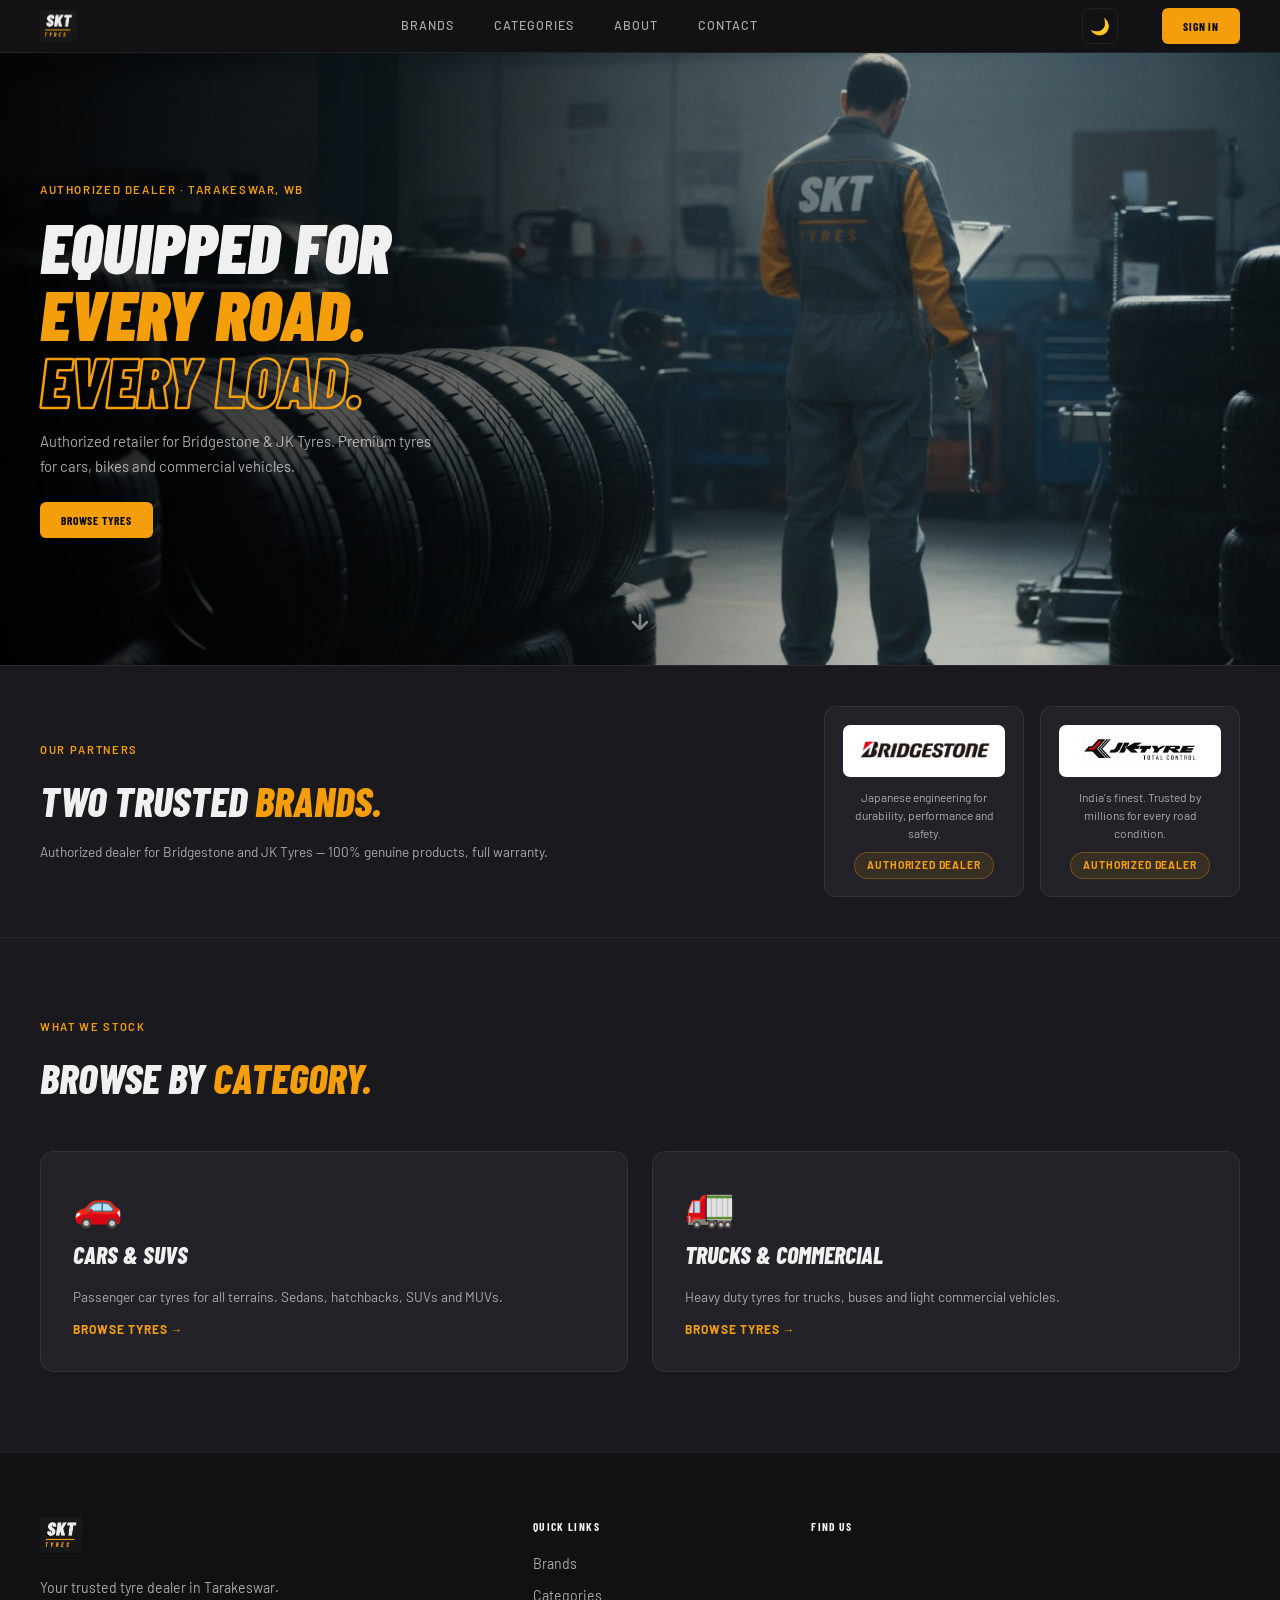
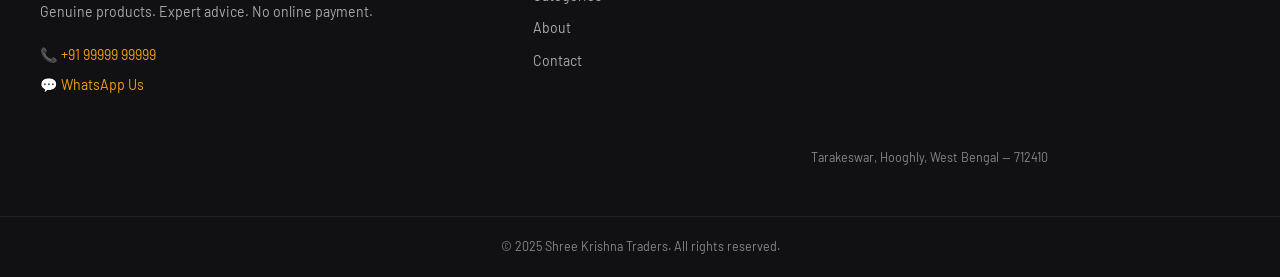
==== index.html @ f6197119 "fixed light mode text and mobile hamburger" ====
<!DOCTYPE html>
<html lang="en">
  <head>
    <meta charset="UTF-8">
    <meta name="viewport" content="width=device-width, initial-scale=1.0">
    <title>SKT Tyres — Shree Krishna Traders</title>
    <link rel="icon" href="images/SKT_logo.png">
    <link rel="stylesheet" href="style.css">
    <link rel="preconnect" href="https://fonts.googleapis.com">
    <link rel="preconnect" href="https://fonts.gstatic.com" crossorigin>
    <link href="https://fonts.googleapis.com/css2?family=Barlow+Condensed:ital,wght@0,700;0,800;0,900;1,800&family=Barlow:wght@400;500;600&display=swap" rel="stylesheet">
  </head>

  <body>
    <div class="page-wrapper">

      <!-- NAVBAR -->
      <header class="navbar">
        <div class="container">
          <a href="index.html" class="navbar__logo">
            <img src="images/SKT_logo.png" alt="SKT Tyres">
          </a>
          <nav class="navbar__links">
            <a href="#brands">Brands</a>
            <a href="#categories">Categories</a>
            <a href="#about">About</a>
            <a href="#contact">Contact</a>
          </nav>
          <button class="theme-toggle" id="themeToggle">🌙</button>
          <a href="#" class="btn btn--primary">Sign In</a>
            <button class="hamburger" id="hamburger">
            <span></span>
            <span></span>
            <span></span>
          </button>
        </div>
      </header>

      <!-- HERO SECTION -->
      <section class="hero">
        <div class="hero__overlay"></div>
        <div class="container">
          <div class="hero__content">
            <p class="hero__badge">Authorized Dealer · Tarakeswar, WB</p>
            <h1 class="hero__title">
              <span class="hero__title--white">Equipped For</span>
              <span class="hero__title--amber">Every Road.</span>
              <span class="hero__title--outline">Every Load.</span>
            </h1>
            <p class="hero__subtitle">Authorized retailer for Bridgestone & JK Tyres. Premium tyres for cars, bikes and commercial vehicles.</p>
            <a href="#categories" class="btn btn--primary">Browse Tyres</a>
          </div>
        </div>
        <div class="hero__scroll">
          <svg width="24" height="24" viewBox="0 0 24 24" fill="none" stroke="currentColor" stroke-width="2.5" stroke-linecap="round" stroke-linejoin="round">
            <path d="M12 5v14M5 12l7 7 7-7"/>
          </svg>
        </div>
      </section>

      <!-- BRANDS SECTION -->
      <section id="brands" class="brands">
        <div class="container">
          <div class="brands__header">
            <p class="section__label">Our Partners</p>
            <h2 class="section__title">Two Trusted <span class="accent">Brands.</span></h2>
            <p class="section__sub">Authorized dealer for Bridgestone and JK Tyres — 100% genuine products, full warranty.</p>
          </div>
          <div class="brands__cards">
            <a href="https://www.bridgestone.co.in/" target="_blank" class="brand-card">
              <div class="brand-card__logo-wrap">
                <img src="images/bridgstone-logo.png" alt="Bridgestone">
              </div>
              <p class="brand-card__desc">Japanese engineering for durability, performance and safety.</p>
              <span class="brand-card__tag">Authorized Dealer</span>
            </a>
            <a href="https://www.jktyre.com" target="_blank" class="brand-card">
              <div class="brand-card__logo-wrap">
                <img src="images/jk-tyre-logo.png" alt="JK Tyre">
              </div>
              <p class="brand-card__desc">India's finest. Trusted by millions for every road condition.</p>
              <span class="brand-card__tag">Authorized Dealer</span>
            </a>
          </div>
        </div>
      </section>

      <!-- CATEGORIES SECTION -->
<section id="categories" class="categories">
  <div class="container">

    <div class="categories__header">
      <p class="section__label">What We Stock</p>
      <h2 class="section__title">Browse by <span class="accent">Category.</span></h2>
    </div>

    <div class="categories__cards">

      <a href="listing.html?cat=cars" class="cat-card">
        <div class="cat-card__icon">🚗</div>
        <h3 class="cat-card__title">Cars & SUVs</h3>
        <p class="cat-card__desc">Passenger car tyres for all terrains. Sedans, hatchbacks, SUVs and MUVs.</p>
        <span class="cat-card__cta">Browse Tyres →</span>
      </a>

      <a href="listing.html?cat=trucks" class="cat-card">
        <div class="cat-card__icon">🚛</div>
        <h3 class="cat-card__title">Trucks & Commercial</h3>
        <p class="cat-card__desc">Heavy duty tyres for trucks, buses and light commercial vehicles.</p>
        <span class="cat-card__cta">Browse Tyres →</span>
      </a>

    </div>

  </div>
</section>

      <!-- FOOTER -->
      <footer class="footer" id="contact">
        <div class="container footer__inner">

          <div class="footer__brand">
            <img src="images/SKT_logo.png" alt="SKT Tyres" height="36">
            <p class="footer__tagline">Your trusted tyre dealer in Tarakeswar.<br>Genuine products. Expert advice. No online payment.</p>
            <div class="footer__contact">
              <a href="tel:+919999999999">📞 +91 99999 99999</a>
              <a href="https://wa.me/919999999999" target="_blank">💬 WhatsApp Us</a>
            </div>
          </div>

          <div class="footer__links">
            <p class="footer__heading">Quick Links</p>
            <a href="#brands">Brands</a>
            <a href="#categories">Categories</a>
            <a href="#about">About</a>
            <a href="#contact">Contact</a>
          </div>

          <div class="footer__map">
            <p class="footer__heading">Find Us</p>
            <iframe
              src="https://www.google.com/maps/embed?pb=!1m14!1m8!1m3!1d774.9463098604812!2d88.01076324618157!3d22.8821894700311!3m2!1i1024!2i768!4f13.1!3m3!1m2!1s0x39f86fb4eb3c1081%3A0x3c2cd82b91d6679c!2sSKT%20tyres.!5e0!3m2!1sen!2sus!4v1774697878118!5m2!1sen!2sus"  style="border:0;" allowfullscreen="" loading="lazy" referrerpolicy="no-referrer-when-downgrade"
              width="100%" height="180"
              style="border:0; border-radius:10px;"
              allowfullscreen="" loading="lazy">
            </iframe>
            <p class="footer__address">Tarakeswar, Hooghly, West Bengal — 712410</p>
          </div>

        </div>
        <div class="footer__bottom">
          <div class="container">
            <p>© 2025 Shree Krishna Traders. All rights reserved.</p>
          </div>
        </div>
      </footer>

    </div><!-- end page-wrapper -->

    <script src="script.js"></script>
  </body>
</html>
---- style.css ----
/* ================================
   SKT TYRES — V5
   style.css
   ================================ */

/* RESET */
*, *::before, *::after {
  box-sizing: border-box;
  margin: 0;
  padding: 0;
}

/* VARIABLES */
:root {
  --color-bg:      #1a1a1e;
  --color-bg-2:    #222228;
  --color-amber:   #f59e0b;
  --color-white:   #f0f0f0;
  --color-gray:    #888888;
  --color-gray-lt: #aaaaaa;
  --color-border:  rgba(255, 255, 255, 0.07);

  --font-display: 'Barlow Condensed', sans-serif;
  --font-body:    'Barlow', sans-serif;
}

/* BASE */
html {
  scroll-behavior: smooth;
  background: var(--color-bg);
}

body {
  background-color: var(--color-bg);
  color: var(--color-white);
  font-family: var(--font-body);
  font-size: 16px;
  line-height: 1.6;
  overflow-x: hidden;
  min-height: 100vh;
}

body.light-mode {
  --color-bg:      #f0f0eb;
  --color-bg-2:    #e2e2dc;
  --color-white:   #111111;
  --color-gray:    #444444;
  --color-gray-lt: #333333;
  --color-border:  rgba(0, 0, 0, 0.1);
}

body.light-mode .navbar {
  background: rgba(240, 240, 235, 0.85);
  backdrop-filter: blur(20px);
  border-bottom: 1px solid rgba(0, 0, 0, 0.1);
}

body.light-mode .navbar__links a {
  color: #111111;
}

body.light-mode .navbar__links a:hover {
  color: var(--color-amber);
}

body.light-mode .theme-toggle {
  color: #111111;
  border-color: rgba(0, 0, 0, 0.15);
}

body.light-mode .brand-card,
body.light-mode .cat-card {
  background: rgba(255, 255, 255, 0.7);
  backdrop-filter: blur(12px);
  border: 1px solid rgba(0, 0, 0, 0.08);
}

body.light-mode .footer {
  background-color: #ddddd8;
}

body.light-mode .tyre-card {
  background: rgba(255, 255, 255, 0.7);
  border: 1px solid rgba(0, 0, 0, 0.08);
}

body.light-mode .hero__title--white {
  color: #f0f0f0;
}

body.light-mode .hero__subtitle {
  color: rgba(240, 240, 240, 0.85);
}

body.light-mode .hero__badge {
  color: var(--color-amber);
}

body.light-mode .navbar__links.open {
  background: rgba(240, 240, 235, 0.97);
}

body.light-mode .navbar__links a {
  color: #111111;
}

.theme-toggle {
  background: none;
  border: 1px solid var(--color-border);
  color: var(--color-white);
  font-size: 1rem;
  width: 36px;
  height: 36px;
  border-radius: 8px;
  cursor: pointer;
  display: flex;
  align-items: center;
  justify-content: center;
  transition: border-color 0.2s ease;
  flex-shrink: 0;
  margin-left: auto;
  margin-right: 0.75rem;
}

.theme-toggle:hover {
  border-color: var(--color-amber);
}

/* PAGE WRAPPER — caps total width */
.page-wrapper {
  max-width: 1440px;
  margin: 0 auto;
  overflow: hidden;
}

/* CONTAINER — inner content width + padding */
.container {
  max-width: 1280px;
  margin: 0 auto;
  padding: 0 2.5rem;
}

/* SHARED ACCENT */
.accent {
  color: var(--color-amber);
}

/* HAMBURGER - Menue */
.hamburger {
  display: none;
  flex-direction: column;
  gap: 5px;
  background: none;
  border: none;
  cursor: pointer;
  padding: 4px;
}

.hamburger span {
  display: block;
  width: 22px;
  height: 2px;
  background: var(--color-white);
  border-radius: 2px;
  transition: all 0.3s ease;
}

@media (max-width: 768px) {
  .hamburger {
    display: flex;
  }

  .navbar__links {
    display: none;
    position: absolute;
    top: 52px;
    left: 0;
    right: 0;
    background: rgba(18, 18, 20, 0.97);
    flex-direction: column;
    padding: 1.5rem 2.5rem;
    gap: 1.25rem;
    border-bottom: 1px solid var(--color-border);
  }

  .navbar__links.open {
    display: flex;
  }
}

/* ================================
   BUTTONS
   ================================ */
.btn {
  font-family: var(--font-display);
  font-weight: 700;
  font-size: 0.72rem;
  letter-spacing: 0.08em;
  text-transform: uppercase;
  padding: 0.55rem 1.3rem;
  border-radius: 6px;
  border: none;
  cursor: pointer;
  text-decoration: none;
  display: inline-block;
  transition: background 0.2s ease, transform 0.2s ease;
  flex-shrink: 0;
}

.btn--primary {
  background: var(--color-amber);
  color: #000;
}

.btn--primary:hover {
  background: #fbbf24;
  transform: translateY(-2px);
}

/* ================================
   NAVBAR
   ================================ */
.navbar {
  position: sticky;
  top: 0;
  z-index: 100;
  background: rgba(18, 18, 20, 0.92);
  backdrop-filter: blur(16px);
  border-bottom: 1px solid var(--color-border);
  position: relative; 
}

.navbar .container {
  height: 52px;
  display: flex;
  align-items: center;
  justify-content: space-between;
  gap: 2rem;
}

.navbar__logo {
  display: flex;
  align-items: center;
  text-decoration: none;
  flex-shrink: 0;
  margin-right: auto;
}

.navbar__logo img {
  height: 32px;
  width: auto;
  display: block;
  object-fit: contain;
}

.navbar__links {
  display: flex;
  align-items: center;
  gap: 2.5rem;
}

.navbar__links a {
  font-size: 0.78rem;
  font-weight: 500;
  letter-spacing: 0.08em;
  text-transform: uppercase;
  color: var(--color-gray-lt);
  text-decoration: none;
  transition: color 0.2s ease;
}

.navbar__links a:hover {
  color: var(--color-amber);
}

@media (max-width: 600px) {
  .navbar__links {
    display: none;
  }
}

/* ================================
   HERO
   ================================ */
.hero {
  position: relative;
  min-height: 68vh;
  max-height: 800px;
  background-image: url('images/hero-bg.jpg');
  background-size: cover;
  background-position: center top;
  display: flex;
  align-items: center;
  overflow: hidden;
}

.hero__overlay {
  position: absolute;
  inset: 0;
  background: linear-gradient(
    to right,
    rgba(0, 0, 0, 0.88) 0%,
    rgba(0, 0, 0, 0.55) 40%,
    rgba(0, 0, 0, 0.1) 70%,
    rgba(0, 0, 0, 0) 100%
  );
}

/* container inside hero sits on top of overlay */
.hero .container {
  position: relative;
  z-index: 2;
  width: 100%;
}

/* content is left-aligned naturally — no centering */
.hero__content {
  max-width: 500px;
  padding: 2rem 0;
}

.hero__badge {
  font-size: 0.72rem;
  font-weight: 600;
  letter-spacing: 0.14em;
  text-transform: uppercase;
  color: var(--color-amber);
  margin-bottom: 0.9rem;
  display: block;
}

.hero__title {
  font-family: var(--font-display);
  font-weight: 900;
  font-style: italic;
  font-size: clamp(2.8rem, 5.5vw, 5rem);
  line-height: 0.95;
  text-transform: uppercase;
  margin-bottom: 1rem;
  display: flex;
  flex-direction: column;
}

.hero__title--white   { color: var(--color-white); }
.hero__title--amber   { color: var(--color-amber); }
.hero__title--outline {
  color: transparent;
  -webkit-text-stroke: 2.5px var(--color-amber);
}

.hero__subtitle {
  font-size: 0.92rem;
  color: rgba(240, 240, 240, 0.7);
  line-height: 1.65;
  max-width: 400px;
  margin-bottom: 1.5rem;
}

/* Scroll arrow — bounces at bottom center */
.hero__scroll {
  position: absolute;
  bottom: 1.5rem;
  left: 50%;
  transform: translateX(-50%);
  z-index: 2;
  color: var(--color-white);
  opacity: 0.5;
  animation: bounce 2s infinite;
}

@keyframes bounce {
  0%, 100% { transform: translateX(-50%) translateY(0); }
  50%       { transform: translateX(-50%) translateY(7px); }
}

/* ================================
   SHARED SECTION TEXT STYLES
   ================================ */
.section__label {
  font-size: 0.7rem;
  font-weight: 600;
  letter-spacing: 0.15em;
  text-transform: uppercase;
  color: var(--color-amber);
  margin-bottom: 0.5rem;
  display: block;
}

.section__title {
  font-family: var(--font-display);
  font-weight: 800;
  font-size: clamp(1.8rem, 3.5vw, 2.6rem);
  text-transform: uppercase;
  font-style: italic;
  color: var(--color-white);
  margin-bottom: 0.5rem;
}

.section__sub {
  font-size: 0.85rem;
  color: var(--color-gray-lt);
  line-height: 1.6;
}

/* ================================
   BRANDS SECTION
   ================================ */
.brands {
  padding: 2.5rem 0;
  background-color: var(--color-bg);
  border-top: 1px solid var(--color-border);
  border-bottom: 1px solid var(--color-border);
}

.brands .container {
  display: flex;
  align-items: center;
  gap: 3rem;
}

.brands__header {
  flex: 1;
  min-width: 200px;
}

.brands__cards {
  display: flex;
  gap: 1rem;
  flex-shrink: 0;
}

.brand-card {
  background-color: var(--color-bg-2);
  border: 1px solid var(--color-border);
  border-radius: 12px;
  padding: 1.1rem;
  width: 200px;
  display: flex;
  flex-direction: column;
  align-items: center;
  text-align: center;
  gap: 0.65rem;
  text-decoration: none;
  color: inherit;
  transition: border-color 0.2s ease, transform 0.2s ease;
}

.brand-card:hover {
  border-color: var(--color-amber);
  transform: translateY(-3px);
}

.brand-card__logo-wrap {
  background: white;
  border-radius: 7px;
  padding: 0.65rem 1rem;
  width: 100%;
  display: flex;
  align-items: center;
  justify-content: center;
  min-height: 52px;
}

.brand-card__logo-wrap img {
  height: 32px;
  width: auto;
  object-fit: contain;
}

.brand-card__desc {
  font-size: 0.75rem;
  color: var(--color-gray-lt);
  line-height: 1.5;
}

.brand-card__tag {
  font-size: 0.65rem;
  font-weight: 700;
  letter-spacing: 0.08em;
  text-transform: uppercase;
  color: var(--color-amber);
  background: rgba(245, 158, 11, 0.1);
  border: 1px solid rgba(245, 158, 11, 0.3);
  border-radius: 100px;
  padding: 0.25rem 0.75rem;
  white-space: nowrap;
}

/* ================================
   CATEGORIES SECTION — placeholder
   ================================ */
/* CATEGORIES SECTION */
.categories {
  padding: 5rem 0;
  background-color: var(--color-bg);
}

.categories__header {
  margin-bottom: 2.5rem;
}

.categories__cards {
  display: flex;
  gap: 1.5rem;
}

.cat-card {
  flex: 1;
  background-color: var(--color-bg-2);
  border: 1px solid var(--color-border);
  border-radius: 14px;
  padding: 2rem;
  text-decoration: none;
  color: inherit;
  display: flex;
  flex-direction: column;
  gap: 0.75rem;
  transition: border-color 0.2s ease, transform 0.2s ease;
}

.cat-card:hover {
  border-color: var(--color-amber);
  transform: translateY(-4px);
}

.cat-card__icon {
  font-size: 2.5rem;
  line-height: 1;
}

.cat-card__title {
  font-family: var(--font-display);
  font-weight: 800;
  font-style: italic;
  font-size: 1.5rem;
  text-transform: uppercase;
  color: var(--color-white);
}

.cat-card__desc {
  font-size: 0.85rem;
  color: var(--color-gray-lt);
  line-height: 1.6;
  flex: 1;
}

.cat-card__cta {
  font-size: 0.75rem;
  font-weight: 700;
  letter-spacing: 0.08em;
  text-transform: uppercase;
  color: var(--color-amber);
}

/* ================================
   FOOTER
   ================================ */
.footer {
  background-color: #111114;
  border-top: 1px solid var(--color-border);
  padding: 4rem 0 0;
}

.footer__inner {
  display: flex;
  gap: 4rem;
  align-items: flex-start;
  padding-bottom: 3rem;
}

.footer__brand {
  flex: 2;
}

.footer__brand img {
  margin-bottom: 1rem;
}

.footer__tagline {
  font-size: 0.88rem;
  color: var(--color-gray-lt);
  line-height: 1.7;
  margin-bottom: 1.25rem;
}

.footer__contact {
  display: flex;
  flex-direction: column;
  gap: 0.5rem;
}

.footer__contact a {
  font-size: 0.88rem;
  color: var(--color-amber);
  text-decoration: none;
}

.footer__contact a:hover {
  text-decoration: underline;
}

.footer__links {
  flex: 1;
  display: flex;
  flex-direction: column;
  gap: 0.6rem;
}

.footer__heading {
  font-family: var(--font-display);
  font-weight: 700;
  font-size: 0.72rem;
  letter-spacing: 0.12em;
  text-transform: uppercase;
  color: var(--color-white);
  margin-bottom: 0.5rem;
}

.footer__links a {
  font-size: 0.88rem;
  color: var(--color-gray-lt);
  text-decoration: none;
  transition: color 0.2s;
}

.footer__links a:hover {
  color: var(--color-amber);
}

.footer__map {
  flex: 2;
  display: flex;
  flex-direction: column;
  gap: 0.75rem;
}

.footer__address {
  font-size: 0.78rem;
  color: var(--color-gray);
}

.footer__bottom {
  border-top: 1px solid var(--color-border);
  padding: 1.25rem 0;
}

.footer__bottom p {
  font-size: 0.78rem;
  color: var(--color-gray);
  text-align: center;
}
/* ================================
   LISTING PAGE
   ================================ */

.listing-hero {
  padding: 3rem 0 2rem;
  border-bottom: 1px solid var(--color-border);
}

.listing-hero__title {
  font-family: var(--font-display);
  font-weight: 900;
  font-style: italic;
  font-size: clamp(2.5rem, 5vw, 4rem);
  text-transform: uppercase;
  color: var(--color-white);
  margin-bottom: 0.5rem;
}

.listing-hero__sub {
  font-size: 0.9rem;
  color: var(--color-gray-lt);
}

.listing {
  padding: 3rem 0 5rem;
}

.listing__inner {
  display: flex;
  gap: 2.5rem;
  align-items: flex-start;
}

/* FILTERS SIDEBAR */
.filters {
  width: 220px;
  flex-shrink: 0;
  position: sticky;
  top: 70px;
  display: flex;
  flex-direction: column;
  gap: 1.5rem;
}

.filters__heading {
  font-family: var(--font-display);
  font-weight: 800;
  font-size: 1rem;
  text-transform: uppercase;
  font-style: italic;
  color: var(--color-white);
  letter-spacing: 0.05em;
}

.filter-group {
  display: flex;
  flex-direction: column;
  gap: 0.5rem;
}

.filter-group__label {
  font-size: 0.7rem;
  font-weight: 600;
  letter-spacing: 0.12em;
  text-transform: uppercase;
  color: var(--color-amber);
  margin-bottom: 0.25rem;
}

.filter-option {
  display: flex;
  align-items: center;
  gap: 0.5rem;
  font-size: 0.85rem;
  color: var(--color-gray-lt);
  cursor: pointer;
}

.filter-option input[type="checkbox"] {
  accent-color: var(--color-amber);
  width: 14px;
  height: 14px;
  cursor: pointer;
}

.filter-option:hover {
  color: var(--color-white);
}

.btn--outline {
  background: transparent;
  color: var(--color-amber);
  border: 1px solid rgba(245, 158, 11, 0.4);
  font-size: 0.7rem;
  padding: 0.45rem 1rem;
  text-align: center;
}

.btn--outline:hover {
  background: rgba(245, 158, 11, 0.08);
  transform: none;
}

/* TYRE GRID */
.tyre-grid {
  flex: 1;
  display: grid;
  grid-template-columns: repeat(auto-fill, minmax(220px, 1fr));
  gap: 1.25rem;
}

.tyre-card {
  background: var(--color-bg-2);
  border: 1px solid var(--color-border);
  border-radius: 12px;
  padding: 1.25rem;
  display: flex;
  flex-direction: column;
  gap: 0.6rem;
  transition: border-color 0.2s ease, transform 0.2s ease;
}

.tyre-card:hover {
  border-color: var(--color-amber);
  transform: translateY(-3px);
}

.tyre-card__header {
  display: flex;
  justify-content: space-between;
  align-items: center;
}

.tyre-card__brand {
  font-size: 0.68rem;
  font-weight: 700;
  letter-spacing: 0.1em;
  text-transform: uppercase;
  color: var(--color-amber);
}

.tyre-card__vehicle {
  font-size: 0.65rem;
  color: var(--color-gray);
  background: rgba(255,255,255,0.05);
  padding: 0.2rem 0.5rem;
  border-radius: 4px;
}

.tyre-card__model {
  font-family: var(--font-display);
  font-weight: 800;
  font-style: italic;
  font-size: 1.2rem;
  text-transform: uppercase;
  color: var(--color-white);
}

.tyre-card__size {
  font-size: 0.82rem;
  color: var(--color-gray-lt);
}

.tyre-card__price {
  font-family: var(--font-display);
  font-weight: 700;
  font-size: 1.4rem;
  color: var(--color-white);
  margin-top: auto;
}

.tyre-card .btn {
  width: 100%;
  text-align: center;
  margin-top: 0.25rem;
}

.tyre-card__img {
  width: 100%;
  height: 140px;
  object-fit: cover;
  border-radius: 8px;
  background: var(--color-bg);
}

.tyre-card__logo {
  height: 24px;
  width: auto;
  object-fit: contain;
}

/* ================================
   MOBILE — max 768px
   ================================ */
@media (max-width: 768px) {

  /* HERO */
  .hero {
    min-height: 60vh;
  }

  .hero__title {
    font-size: clamp(2.2rem, 8vw, 3.5rem);
  }

  /* BRANDS */
  .brands .container {
    flex-direction: column;
    gap: 1.5rem;
  }

  .brands__cards {
    width: 100%;
    flex-direction: column;
  }

  .brand-card {
    width: 100%;
  }

  /* CATEGORIES */
  .categories__cards {
    flex-direction: column;
  }

  /* LISTING PAGE */
  .listing__inner {
    flex-direction: column;
  }

  .filters {
    width: 100%;
    position: static;
  }

  /* FOOTER */
  .footer__inner {
    flex-direction: column;
    gap: 2rem;
  }

}
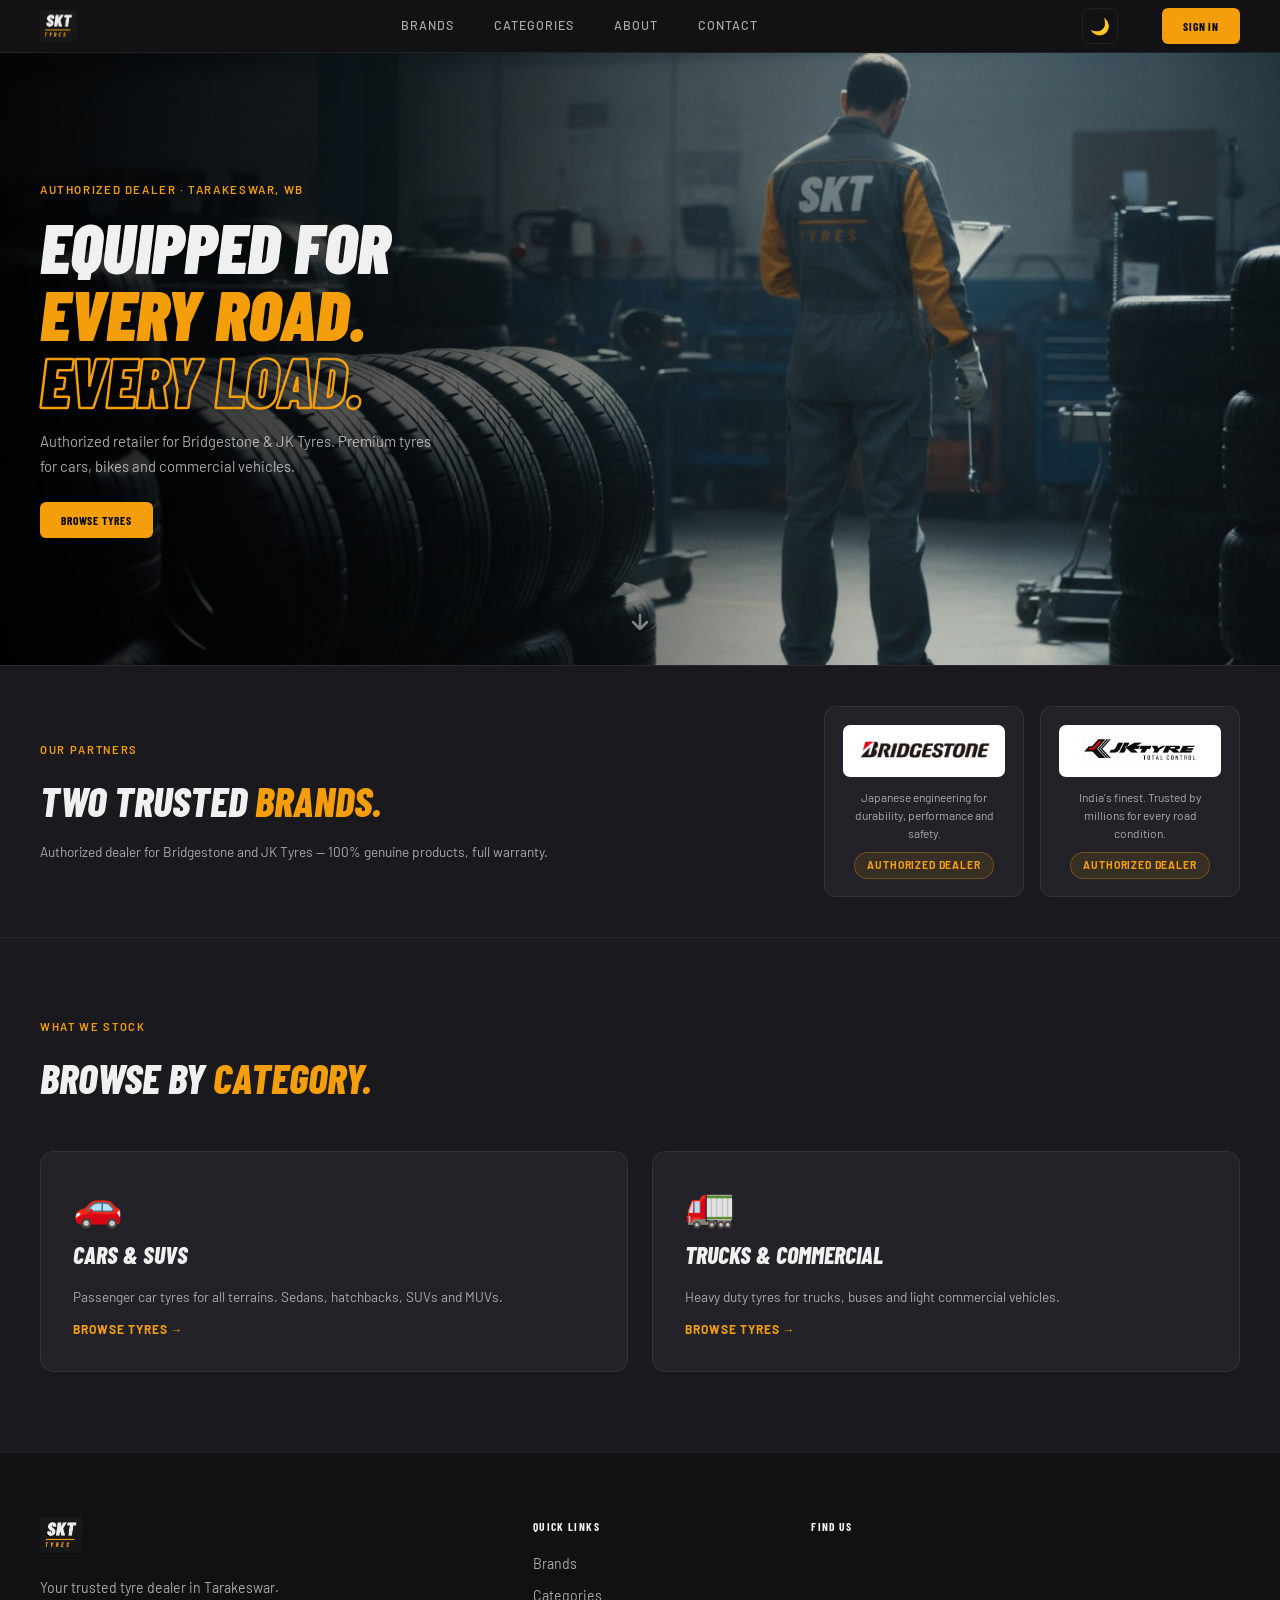
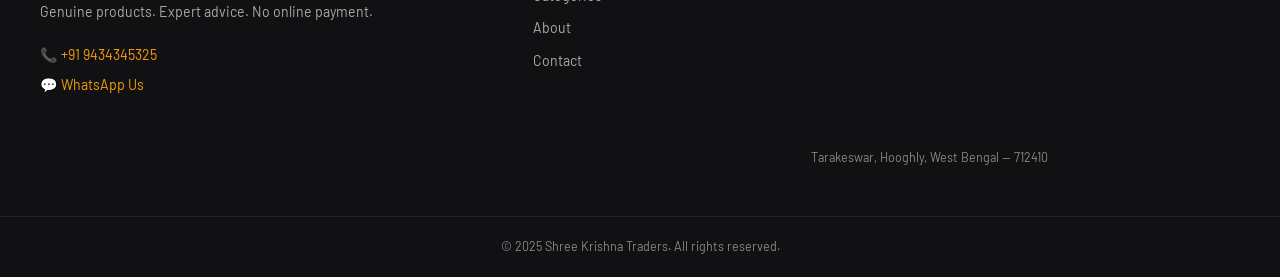
==== commit 01a30dbc: "add real phone number" ====
--- a/index.html
+++ b/index.html
@@ -123,8 +123,8 @@
             <img src="images/SKT_logo.png" alt="SKT Tyres" height="36">
             <p class="footer__tagline">Your trusted tyre dealer in Tarakeswar.<br>Genuine products. Expert advice. No online payment.</p>
             <div class="footer__contact">
-              <a href="tel:+919999999999">📞 +91 99999 99999</a>
-              <a href="https://wa.me/919999999999" target="_blank">💬 WhatsApp Us</a>
+              <a href="tel:+919434345325">📞 +91 9434345325</a>
+              <a href="https://wa.me/919434345315" target="_blank">💬 WhatsApp Us</a>
             </div>
           </div>
 
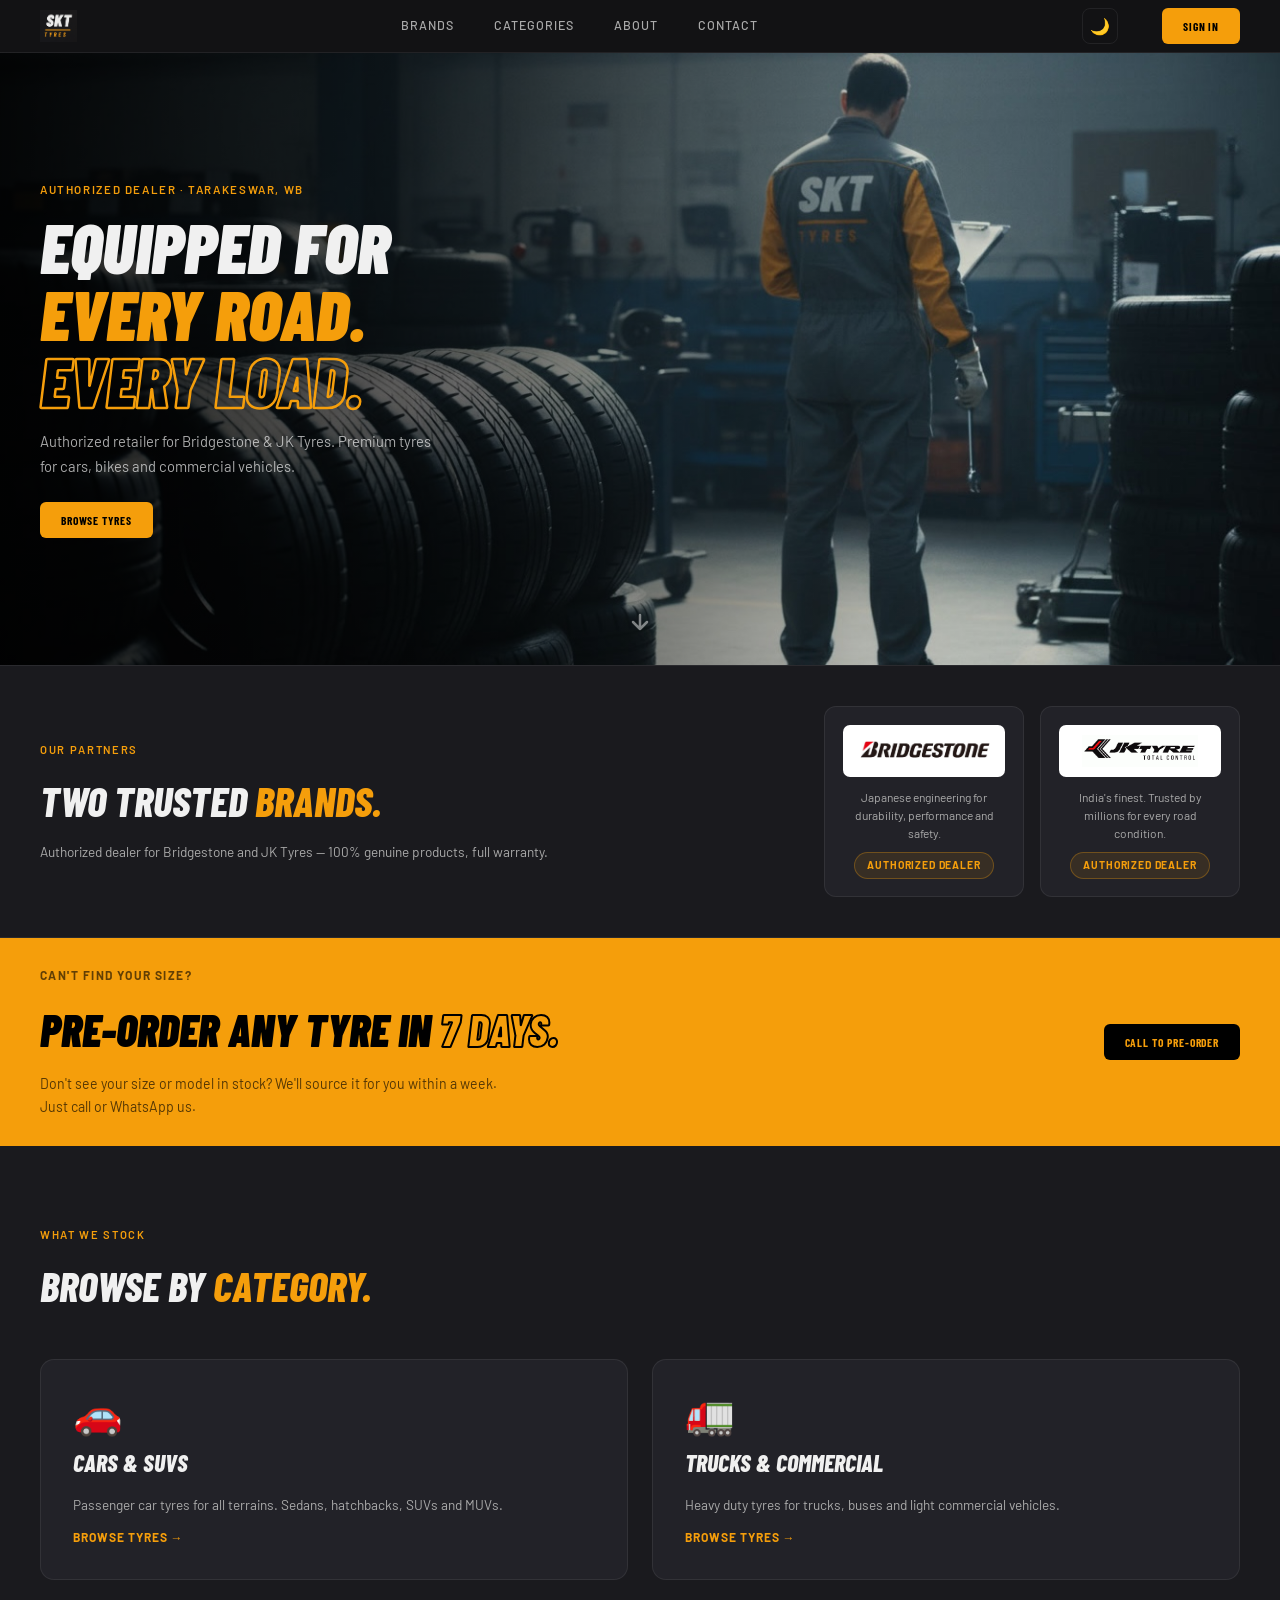
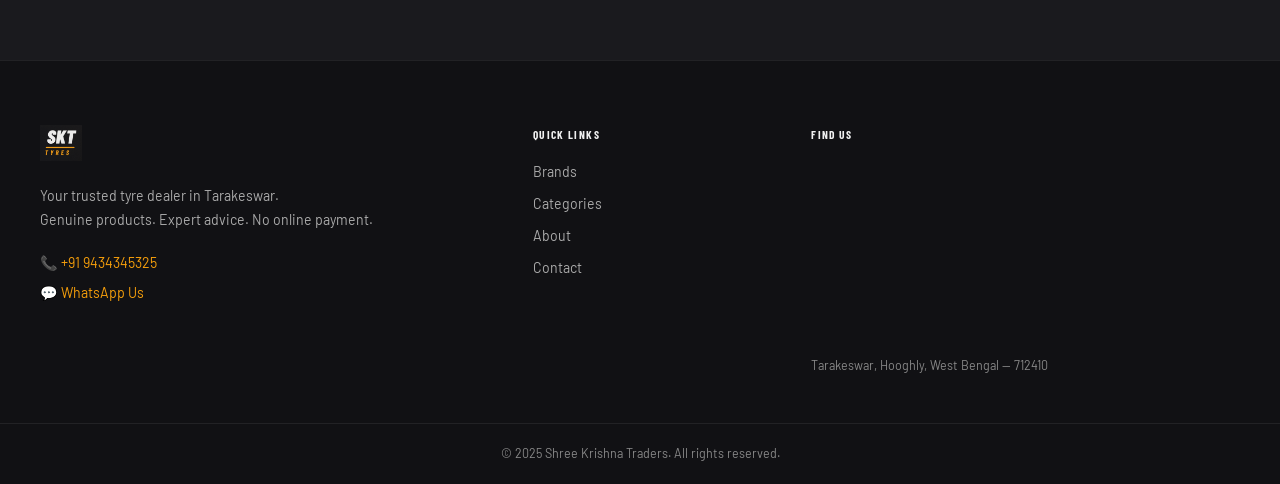
==== commit 4a1a31d2: "added the pre-order banner" ====
--- a/index.html
+++ b/index.html
@@ -85,35 +85,47 @@
         </div>
       </section>
 
-      <!-- CATEGORIES SECTION -->
-<section id="categories" class="categories">
-  <div class="container">
+      <!-- PRE-ORDER BANNER -->
+      <section class="preorder">
+        <div class="container preorder__inner">
+          <div class="preorder__text">
+            <p class="preorder__label">Can't find your size?</p>
+            <h2 class="preorder__title">Pre-Order Any Tyre in <span class="accent">7 Days.</span></h2>
+            <p class="preorder__sub">Don't see your size or model in stock? We'll source it for you within a week. Just call or WhatsApp us.</p>
+          </div>
+          <a href="tel:+919434345325" class="btn btn--primary">Call to Pre-Order</a>
+        </div>
+      </section>
 
-    <div class="categories__header">
-      <p class="section__label">What We Stock</p>
-      <h2 class="section__title">Browse by <span class="accent">Category.</span></h2>
-    </div>
+              <!-- CATEGORIES SECTION -->
+        <section id="categories" class="categories">
+          <div class="container">
 
-    <div class="categories__cards">
+            <div class="categories__header">
+              <p class="section__label">What We Stock</p>
+              <h2 class="section__title">Browse by <span class="accent">Category.</span></h2>
+            </div>
 
-      <a href="listing.html?cat=cars" class="cat-card">
-        <div class="cat-card__icon">🚗</div>
-        <h3 class="cat-card__title">Cars & SUVs</h3>
-        <p class="cat-card__desc">Passenger car tyres for all terrains. Sedans, hatchbacks, SUVs and MUVs.</p>
-        <span class="cat-card__cta">Browse Tyres →</span>
-      </a>
+            <div class="categories__cards">
 
-      <a href="listing.html?cat=trucks" class="cat-card">
-        <div class="cat-card__icon">🚛</div>
-        <h3 class="cat-card__title">Trucks & Commercial</h3>
-        <p class="cat-card__desc">Heavy duty tyres for trucks, buses and light commercial vehicles.</p>
-        <span class="cat-card__cta">Browse Tyres →</span>
-      </a>
+              <a href="listing.html?cat=cars" class="cat-card">
+                <div class="cat-card__icon">🚗</div>
+                <h3 class="cat-card__title">Cars & SUVs</h3>
+                <p class="cat-card__desc">Passenger car tyres for all terrains. Sedans, hatchbacks, SUVs and MUVs.</p>
+                <span class="cat-card__cta">Browse Tyres →</span>
+              </a>
 
-    </div>
+              <a href="listing.html?cat=trucks" class="cat-card">
+                <div class="cat-card__icon">🚛</div>
+                <h3 class="cat-card__title">Trucks & Commercial</h3>
+                <p class="cat-card__desc">Heavy duty tyres for trucks, buses and light commercial vehicles.</p>
+                <span class="cat-card__cta">Browse Tyres →</span>
+              </a>
 
-  </div>
-</section>
+            </div>
+
+          </div>
+        </section>
 
       <!-- FOOTER -->
       <footer class="footer" id="contact">
--- a/style.css
+++ b/style.css
@@ -893,3 +893,65 @@
 
 }
 
+/* PRE-ORDER BANNER */
+.preorder {
+  background: var(--color-amber);
+  padding: 1.75rem 0;
+}
+
+.preorder__inner {
+  display: flex;
+  align-items: center;
+  justify-content: space-between;
+  gap: 2rem;
+}
+
+.preorder__label {
+  font-size: 0.75rem;
+  font-weight: 700;
+  letter-spacing: 0.12em;
+  text-transform: uppercase;
+  color: rgba(0, 0, 0, 0.6);
+  margin-bottom: 0.5rem;
+}
+
+.preorder__title {
+  font-family: var(--font-display);
+  font-weight: 900;
+  font-style: italic;
+  font-size: clamp(1.8rem, 3.5vw, 2.8rem);
+  text-transform: uppercase;
+  color: #000;
+  margin-bottom: 0.5rem;
+}
+
+.preorder__title .accent {
+  color: #000;
+  -webkit-text-stroke: 2px #000;
+  color: transparent;
+}
+
+.preorder__sub {
+  font-size: 0.88rem;
+  color: rgba(0, 0, 0, 0.65);
+  max-width: 480px;
+  line-height: 1.6;
+}
+
+.preorder .btn--primary {
+  background: #000;
+  color: var(--color-amber);
+  white-space: nowrap;
+  flex-shrink: 0;
+}
+
+.preorder .btn--primary:hover {
+  background: #222;
+}
+
+@media (max-width: 768px) {
+  .preorder__inner {
+    flex-direction: column;
+    text-align: center;
+  }
+}
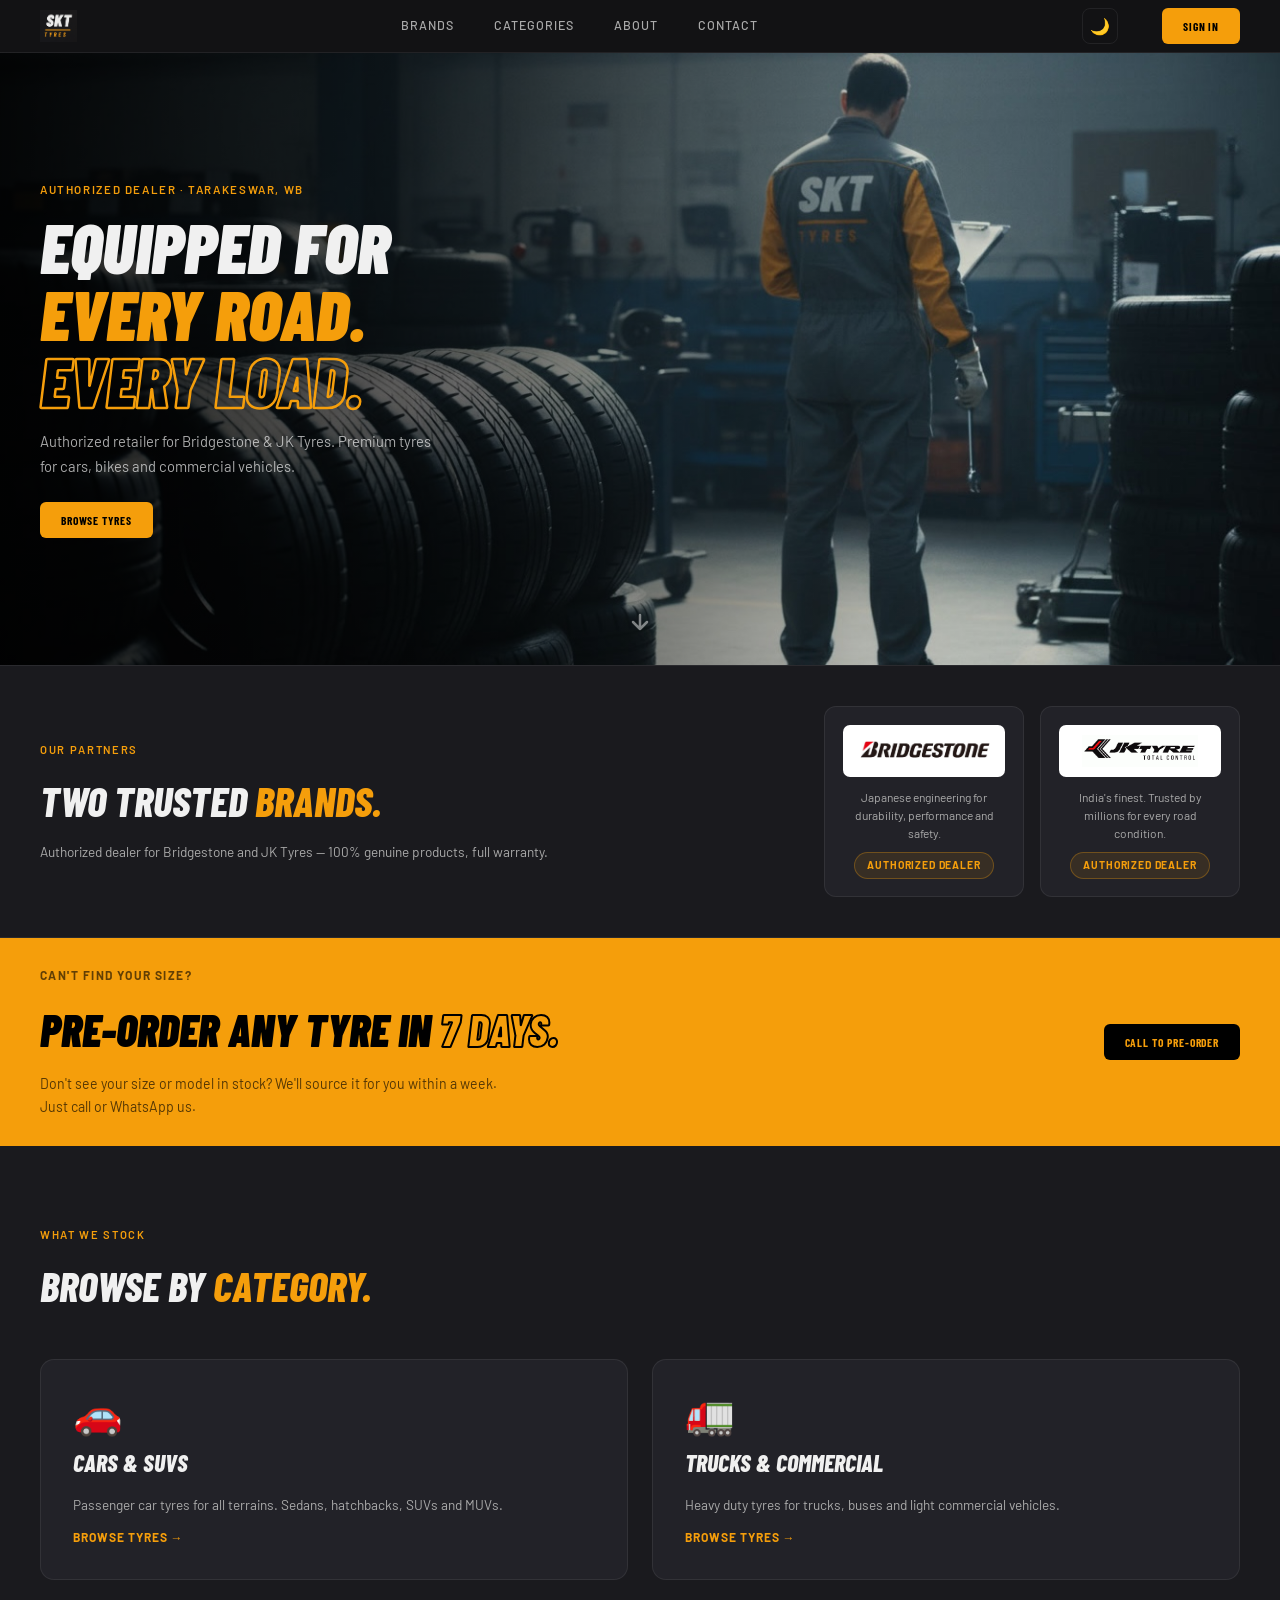
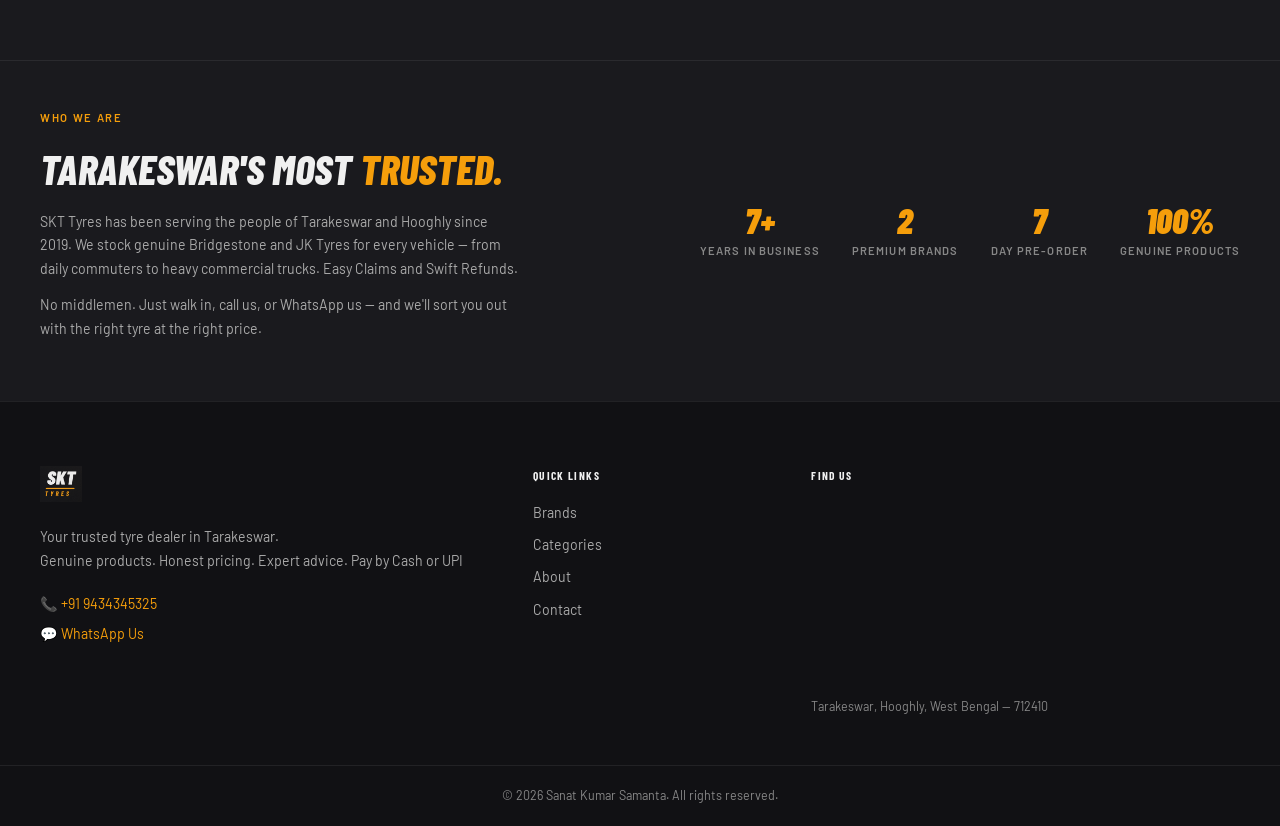
==== commit c3241d2e: "added about section" ====
--- a/index.html
+++ b/index.html
@@ -127,13 +127,47 @@
           </div>
         </section>
 
+
+                <!-- ABOUT SECTION -->
+        <section id="about" class="about">
+          <div class="container about__inner">
+
+            <div class="about__text">
+              <p class="section__label">Who We Are</p>
+              <h2 class="section__title">Tarakeswar's Most <span class="accent">Trusted.</span></h2>
+              <p class="about__desc">SKT Tyres has been serving the people of Tarakeswar and Hooghly since 2019. We stock genuine Bridgestone and JK Tyres for every vehicle — from daily commuters to heavy commercial trucks. Easy Claims and Swift Refunds.</p>
+              <p class="about__desc">No middlemen. Just walk in, call us, or WhatsApp us — and we'll sort you out with the right tyre at the right price.</p>
+            </div>
+
+            <div class="about__stats">
+              <div class="stat">
+                <p class="stat__number">7+</p>
+                <p class="stat__label">Years in Business</p>
+              </div>
+              <div class="stat">
+                <p class="stat__number">2</p>
+                <p class="stat__label">Premium Brands</p>
+              </div>
+              <div class="stat">
+                <p class="stat__number">7</p>
+                <p class="stat__label">Day Pre-Order</p>
+              </div>
+              <div class="stat">
+                <p class="stat__number">100%</p>
+                <p class="stat__label">Genuine Products</p>
+              </div>
+            </div>
+
+          </div>
+        </section>
+
       <!-- FOOTER -->
       <footer class="footer" id="contact">
         <div class="container footer__inner">
 
           <div class="footer__brand">
             <img src="images/SKT_logo.png" alt="SKT Tyres" height="36">
-            <p class="footer__tagline">Your trusted tyre dealer in Tarakeswar.<br>Genuine products. Expert advice. No online payment.</p>
+            <p class="footer__tagline">Your trusted tyre dealer in Tarakeswar.<br>Genuine products. Honest pricing. Expert advice. Pay by Cash or UPI</p>
             <div class="footer__contact">
               <a href="tel:+919434345325">📞 +91 9434345325</a>
               <a href="https://wa.me/919434345315" target="_blank">💬 WhatsApp Us</a>
@@ -162,7 +196,7 @@
         </div>
         <div class="footer__bottom">
           <div class="container">
-            <p>© 2025 Shree Krishna Traders. All rights reserved.</p>
+            <p>© 2026 Sanat Kumar Samanta. All rights reserved.</p>
           </div>
         </div>
       </footer>
--- a/style.css
+++ b/style.css
@@ -954,4 +954,55 @@
     flex-direction: column;
     text-align: center;
   }
+}
+/* ABOUT SECTION */
+.about {
+  padding: 3rem 0;
+  border-top: 1px solid var(--color-border);
+}
+
+.about__inner {
+  display: flex;
+  align-items: center;
+  gap: 4rem;
+}
+
+.about__text {
+  flex: 1;
+}
+
+.about__desc {
+  font-size: 0.88rem;
+  color: var(--color-gray-lt);
+  line-height: 1.7;
+  margin-bottom: 0.75rem;
+  max-width: 480px;
+}
+
+.about__stats {
+  display: flex;
+  gap: 2rem;
+  flex-shrink: 0;
+}
+
+.stat {
+  text-align: center;
+}
+
+.stat__number {
+  font-family: var(--font-display);
+  font-weight: 900;
+  font-style: italic;
+  font-size: 2.2rem;
+  color: var(--color-amber);
+  line-height: 1;
+}
+
+.stat__label {
+  font-size: 0.7rem;
+  font-weight: 600;
+  letter-spacing: 0.1em;
+  text-transform: uppercase;
+  color: var(--color-gray);
+  margin-top: 0.25rem;
 }
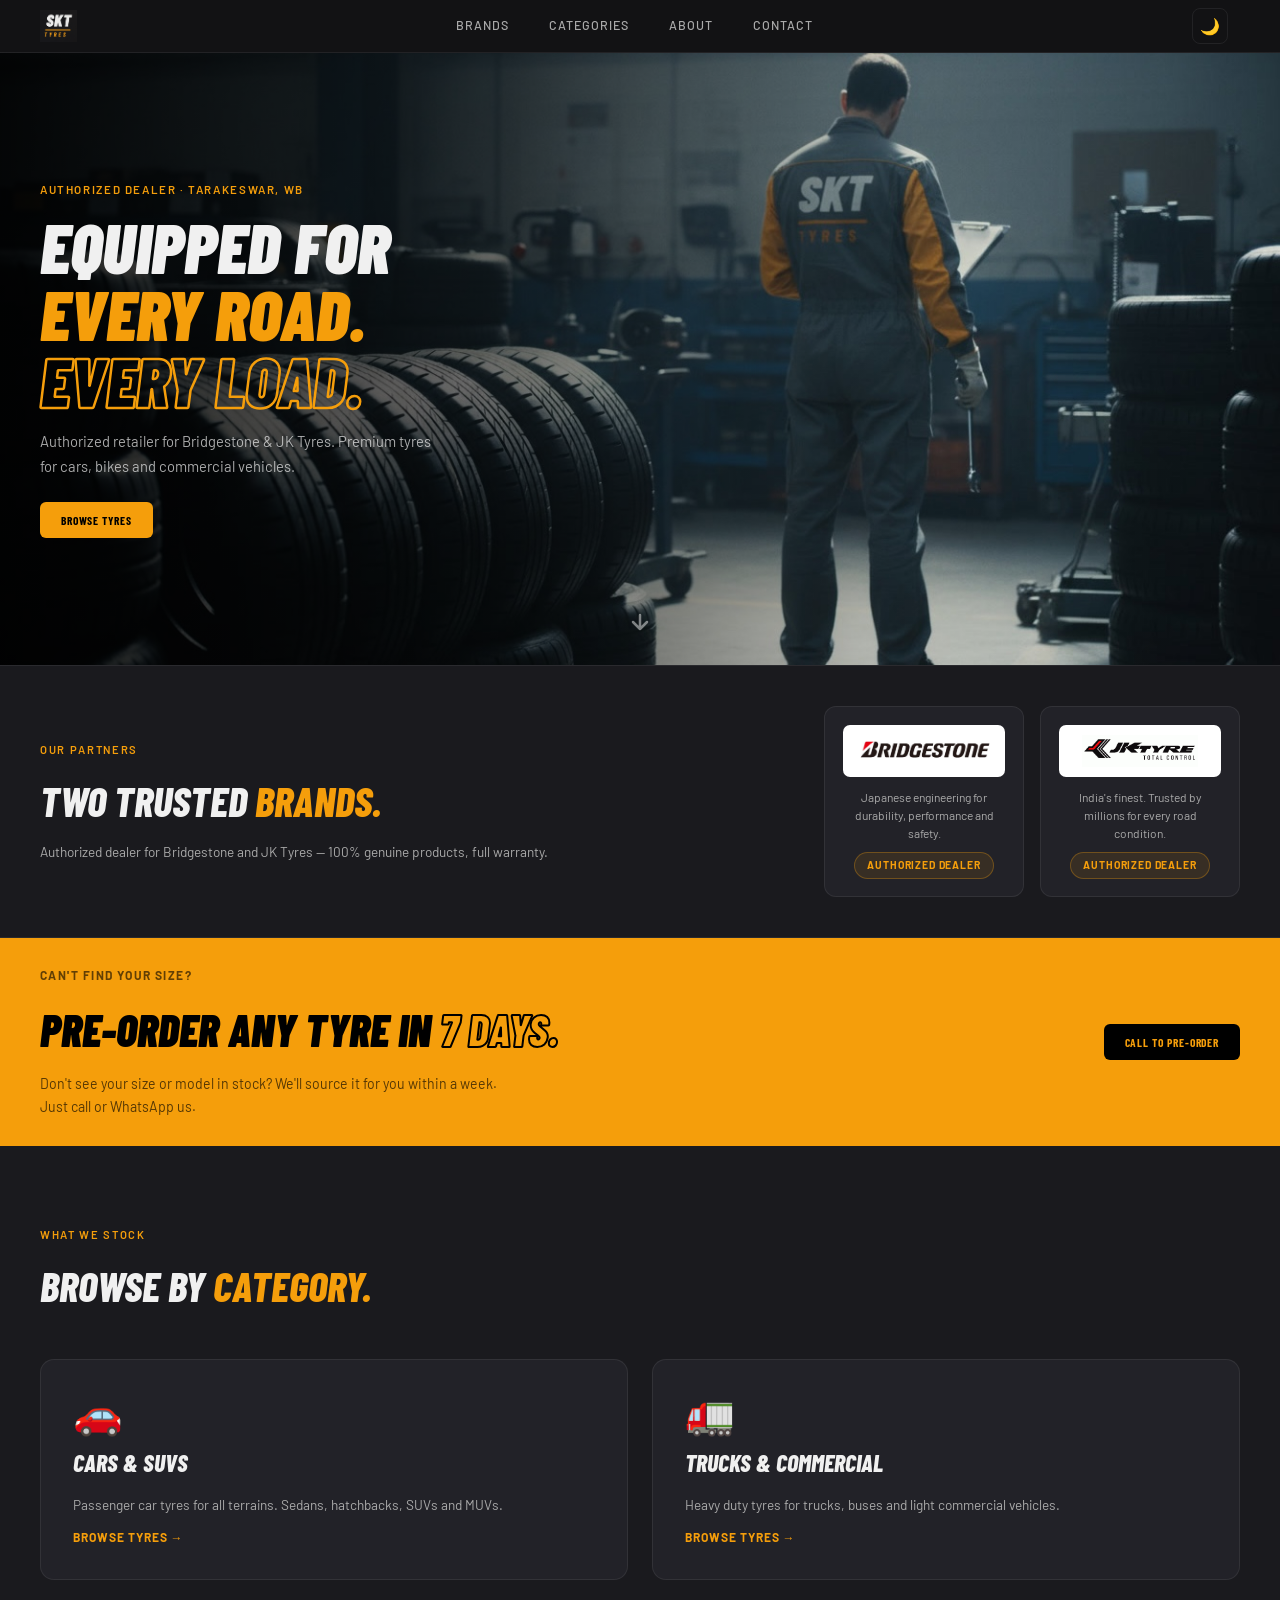
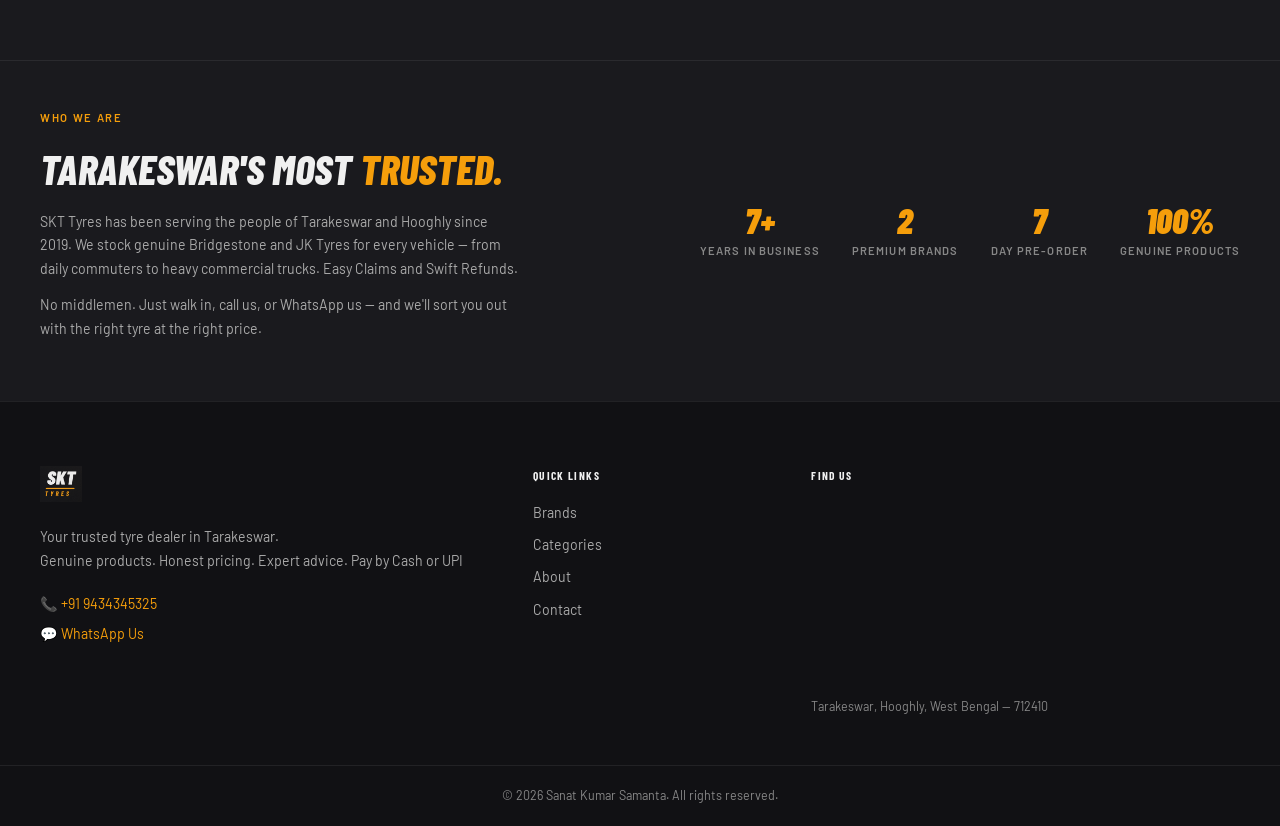
==== commit 63a02f54: "removed unnecessory sign in button from all the pages" ====
--- a/index.html
+++ b/index.html
@@ -27,11 +27,10 @@
             <a href="#contact">Contact</a>
           </nav>
           <button class="theme-toggle" id="themeToggle">🌙</button>
-          <a href="#" class="btn btn--primary">Sign In</a>
-            <button class="hamburger" id="hamburger">
-            <span></span>
-            <span></span>
-            <span></span>
+              <button class="hamburger" id="hamburger">
+              <span></span>
+              <span></span>
+              <span></span>
           </button>
         </div>
       </header>
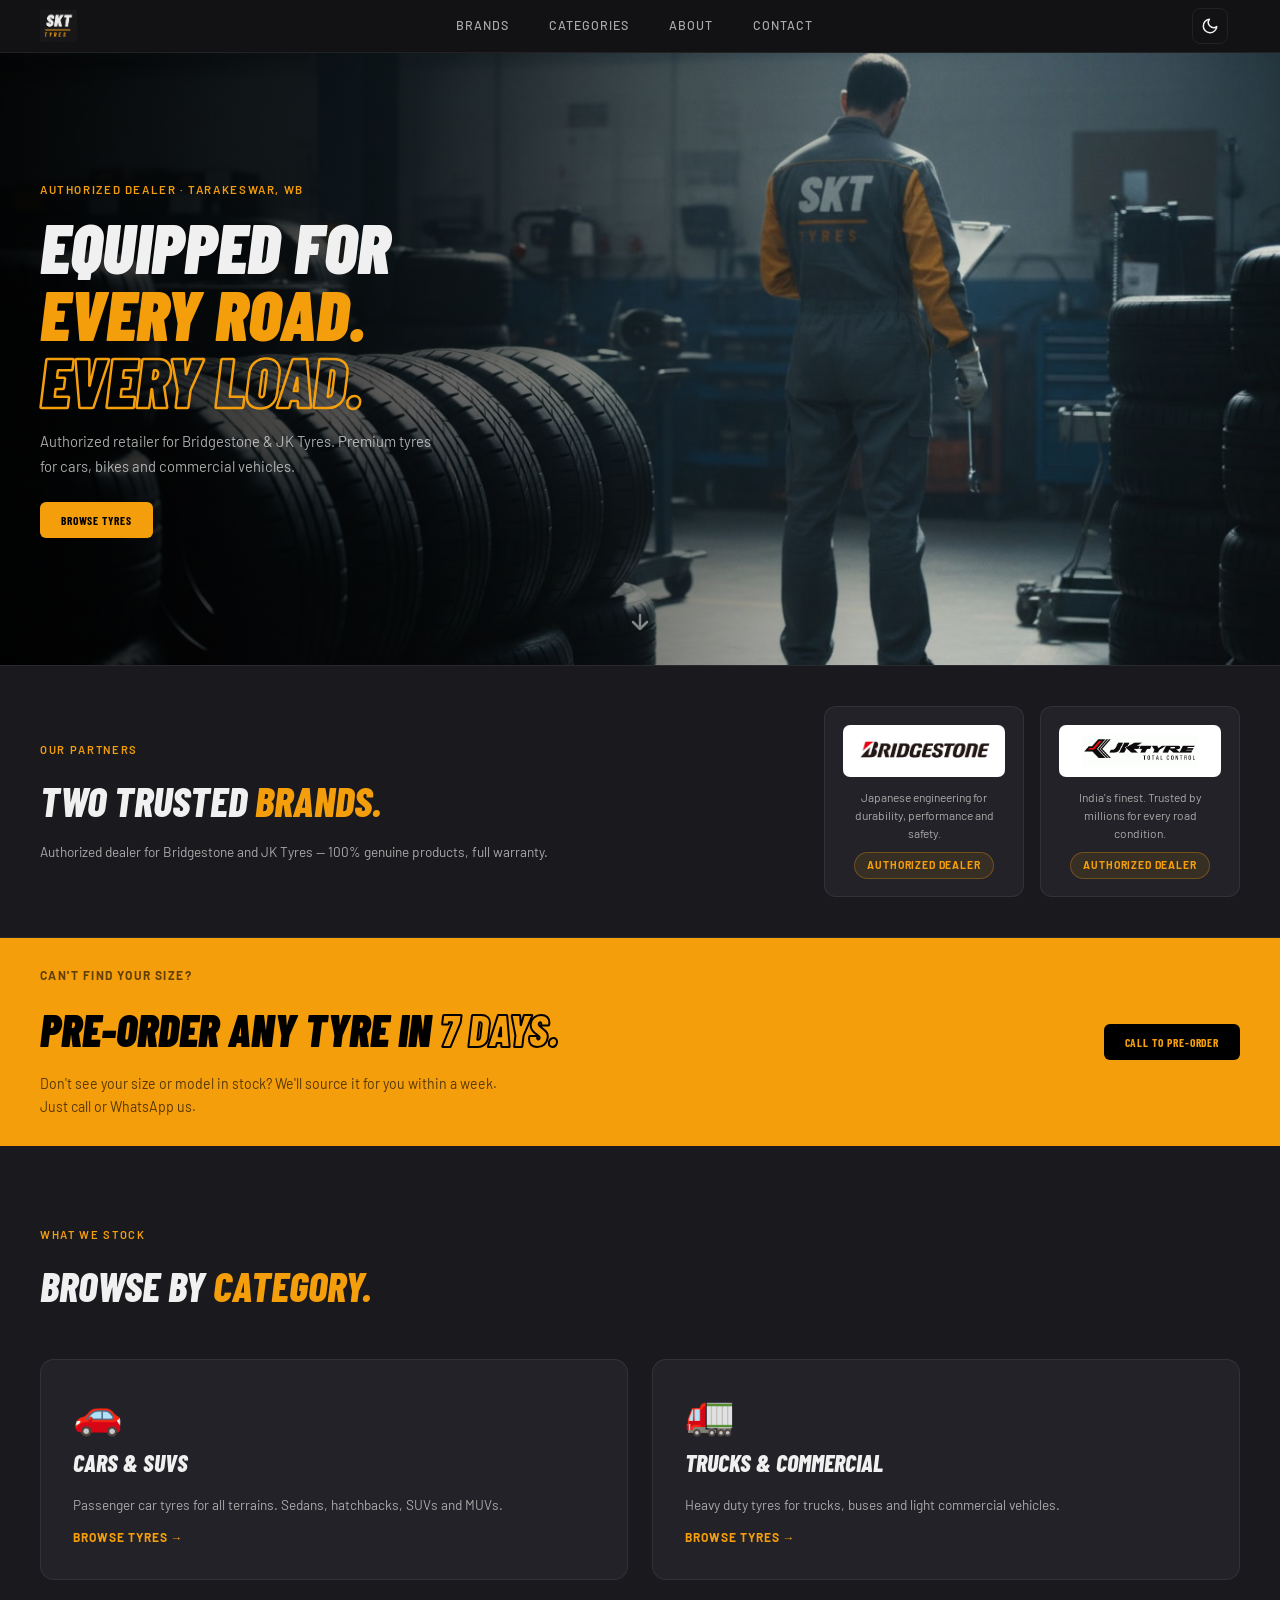
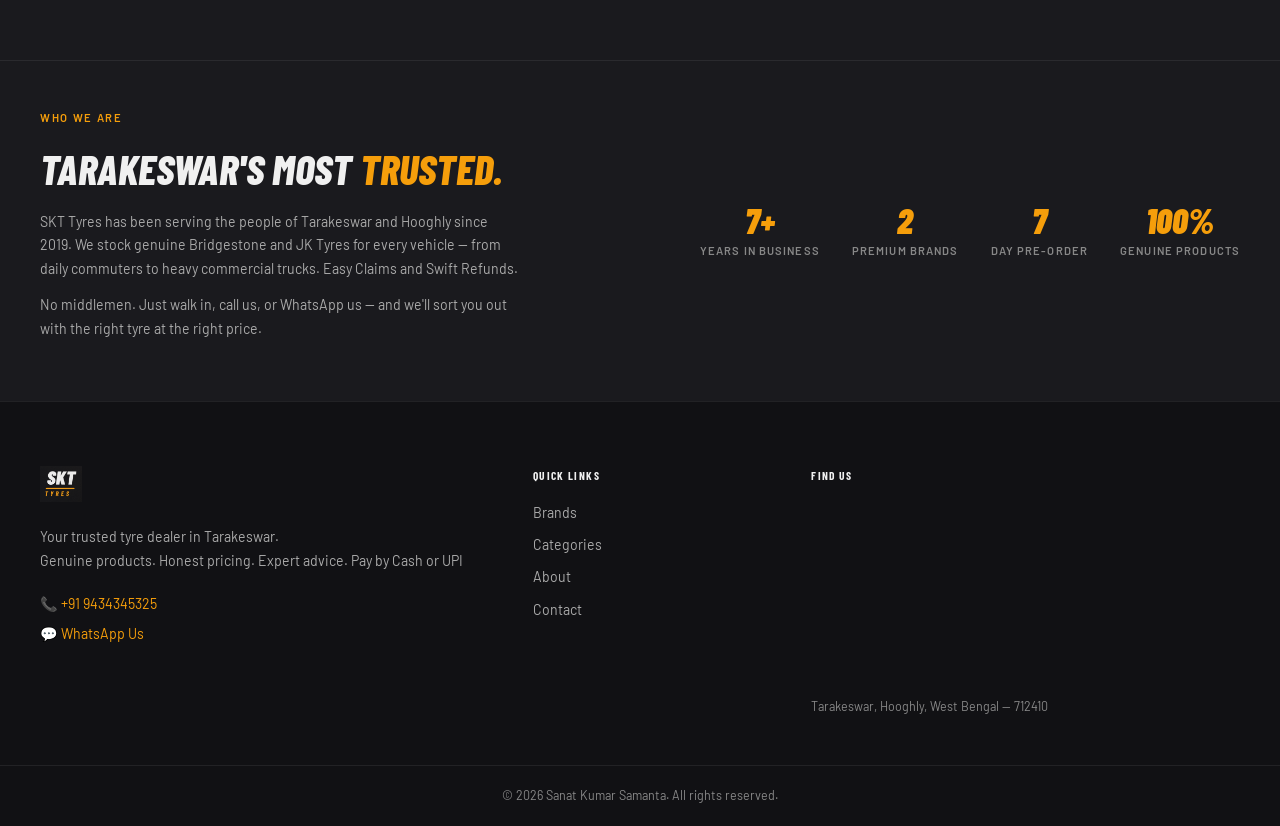
==== commit 222d6b50: "fix theme toggle SVG icons on all pages" ====
--- a/index.html
+++ b/index.html
@@ -26,7 +26,22 @@
             <a href="#about">About</a>
             <a href="#contact">Contact</a>
           </nav>
-          <button class="theme-toggle" id="themeToggle">🌙</button>
+          <button class="theme-toggle" id="themeToggle" aria-label="Toggle theme">
+            <svg id="moonIcon" xmlns="http://www.w3.org/2000/svg" width="18" height="18" viewBox="0 0 24 24" fill="none" stroke="currentColor" stroke-width="2" stroke-linecap="round" stroke-linejoin="round">
+              <path d="M21 12.79A9 9 0 1 1 11.21 3 7 7 0 0 0 21 12.79z"/>
+            </svg>
+            <svg id="sunIcon" xmlns="http://www.w3.org/2000/svg" width="18" height="18" viewBox="0 0 24 24" fill="none" stroke="currentColor" stroke-width="2" stroke-linecap="round" stroke-linejoin="round" style="display:none;">
+              <circle cx="12" cy="12" r="5"/>
+              <line x1="12" y1="1" x2="12" y2="3"/>
+              <line x1="12" y1="21" x2="12" y2="23"/>
+              <line x1="4.22" y1="4.22" x2="5.64" y2="5.64"/>
+              <line x1="18.36" y1="18.36" x2="19.78" y2="19.78"/>
+              <line x1="1" y1="12" x2="3" y2="12"/>
+              <line x1="21" y1="12" x2="23" y2="12"/>
+              <line x1="4.22" y1="19.78" x2="5.64" y2="18.36"/>
+              <line x1="18.36" y1="5.64" x2="19.78" y2="4.22"/>
+            </svg>
+          </button>
               <button class="hamburger" id="hamburger">
               <span></span>
               <span></span>
--- a/style.css
+++ b/style.css
@@ -1005,4 +1005,180 @@
   text-transform: uppercase;
   color: var(--color-gray);
   margin-top: 0.25rem;
+}
+
+/* ================================
+   ADMIN PAGE
+   ================================ */
+
+.login-screen {
+  min-height: 100vh;
+  display: flex;
+  align-items: center;
+  justify-content: center;
+  background: var(--color-bg);
+}
+
+.login-box {
+  background: var(--color-bg-2);
+  border: 1px solid var(--color-border);
+  border-radius: 16px;
+  padding: 2.5rem;
+  width: 100%;
+  max-width: 400px;
+  display: flex;
+  flex-direction: column;
+  align-items: center;
+  gap: 0.75rem;
+  text-align: center;
+}
+
+.login-box__title {
+  font-family: var(--font-display);
+  font-weight: 900;
+  font-style: italic;
+  font-size: 2rem;
+  text-transform: uppercase;
+  color: var(--color-white);
+  margin-top: 0.5rem;
+}
+
+.login-box__sub {
+  font-size: 0.85rem;
+  color: var(--color-gray-lt);
+  margin-bottom: 0.5rem;
+}
+
+.login-form {
+  width: 100%;
+  display: flex;
+  flex-direction: column;
+  gap: 0.75rem;
+}
+
+.login-input {
+  width: 100%;
+  background: var(--color-bg);
+  border: 1px solid var(--color-border);
+  border-radius: 8px;
+  padding: 0.75rem 1rem;
+  color: var(--color-white);
+  font-family: var(--font-body);
+  font-size: 0.9rem;
+  outline: none;
+  transition: border-color 0.2s;
+}
+
+.login-input:focus {
+  border-color: var(--color-amber);
+}
+
+.login-btn {
+  width: 100%;
+  padding: 0.75rem;
+  font-size: 0.85rem;
+}
+
+.login-error {
+  font-size: 0.8rem;
+  color: #ef4444;
+  min-height: 1rem;
+}
+
+.admin-header {
+  background: var(--color-bg-2);
+  border-bottom: 1px solid var(--color-border);
+  padding: 1rem 0;
+}
+
+.admin-header .container {
+  display: flex;
+  align-items: center;
+  gap: 1rem;
+}
+
+.admin-header__title {
+  font-family: var(--font-display);
+  font-weight: 700;
+  font-style: italic;
+  font-size: 1.1rem;
+  text-transform: uppercase;
+  color: var(--color-white);
+  flex: 1;
+}
+
+.admin-body {
+  padding: 3rem 2.5rem;
+}
+
+.admin-form {
+  background: var(--color-bg-2);
+  border: 1px solid var(--color-border);
+  border-radius: 12px;
+  padding: 1.5rem;
+  margin-bottom: 3rem;
+}
+
+.admin-form__title {
+  font-family: var(--font-display);
+  font-weight: 800;
+  font-style: italic;
+  font-size: 1.2rem;
+  text-transform: uppercase;
+  color: var(--color-white);
+  margin-bottom: 1rem;
+}
+
+.admin-form__grid {
+  display: grid;
+  grid-template-columns: 1fr 1fr;
+  gap: 0.75rem;
+  margin-bottom: 1rem;
+}
+
+.admin-listings {
+  display: flex;
+  flex-direction: column;
+  gap: 0.75rem;
+}
+
+.admin-tyre-row {
+  background: var(--color-bg-2);
+  border: 1px solid var(--color-border);
+  border-radius: 10px;
+  padding: 1rem 1.25rem;
+  display: flex;
+  align-items: center;
+  gap: 1rem;
+}
+
+.admin-tyre-row__info {
+  flex: 1;
+}
+
+.admin-tyre-row__name {
+  font-family: var(--font-display);
+  font-weight: 700;
+  font-style: italic;
+  font-size: 1rem;
+  text-transform: uppercase;
+  color: var(--color-white);
+}
+
+.admin-tyre-row__detail {
+  font-size: 0.8rem;
+  color: var(--color-gray-lt);
+}
+
+.btn--danger {
+  background: transparent;
+  color: #ef4444;
+  border: 1px solid rgba(239, 68, 68, 0.4);
+  font-size: 0.7rem;
+  padding: 0.4rem 0.85rem;
+}
+
+.btn--danger:hover {
+  background: rgba(239, 68, 68, 0.1);
+  transform: none;
 }
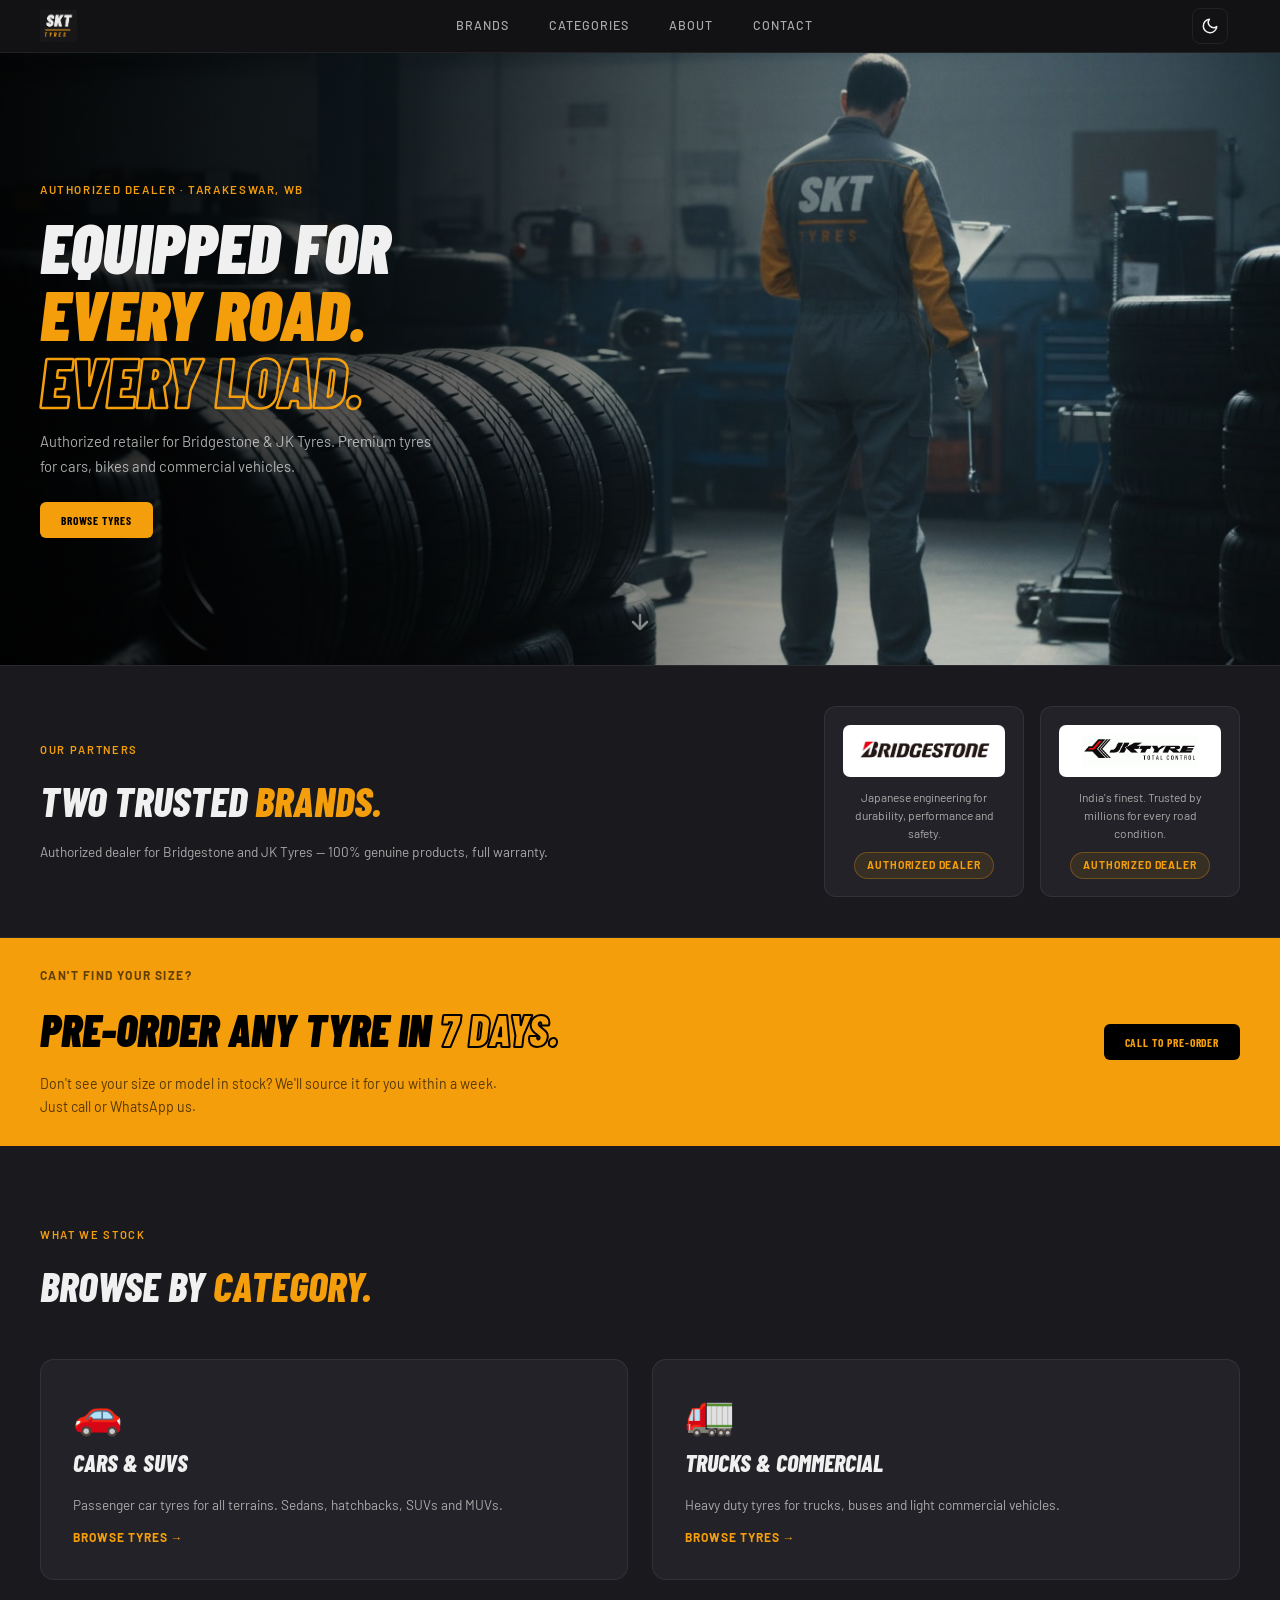
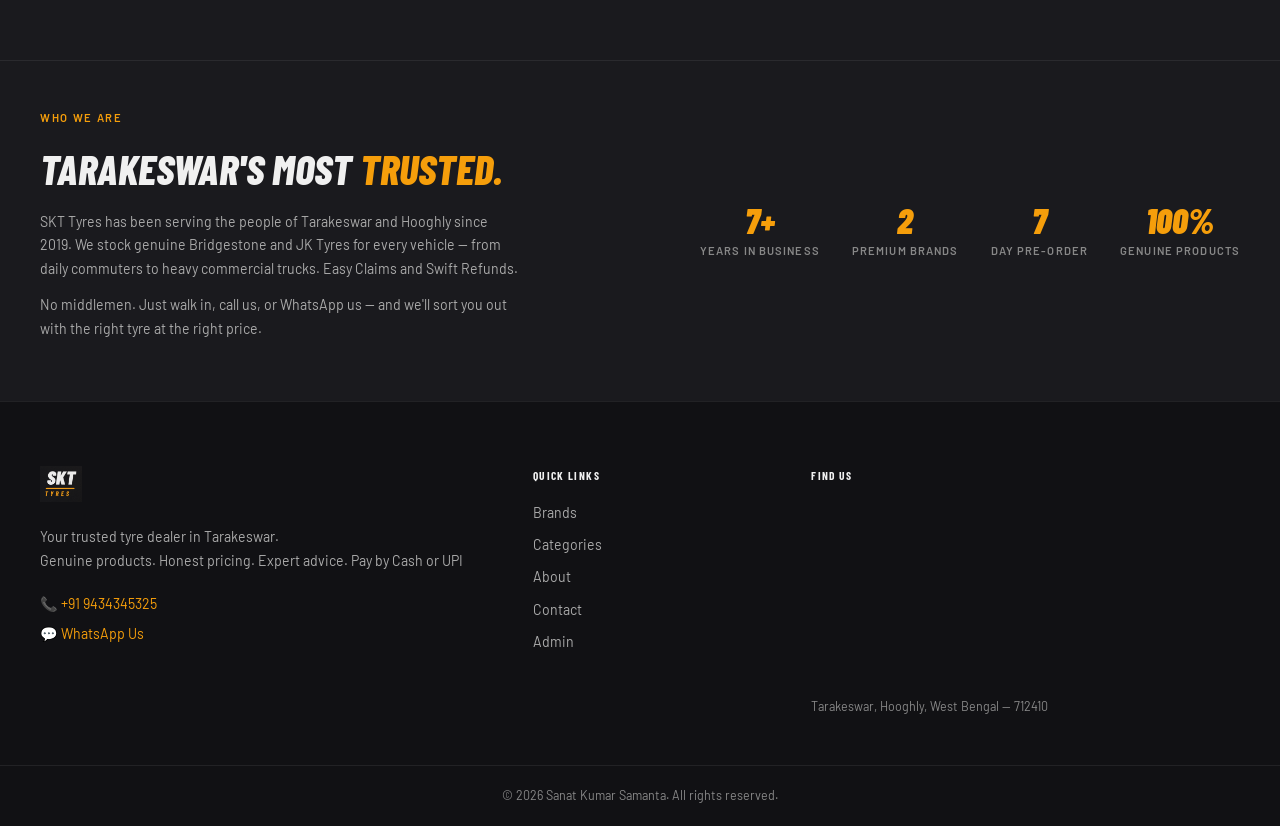
==== commit 15d24d19: "add SEO meta tags and admin footer link" ====
--- a/index.html
+++ b/index.html
@@ -4,6 +4,16 @@
     <meta charset="UTF-8">
     <meta name="viewport" content="width=device-width, initial-scale=1.0">
     <title>SKT Tyres — Shree Krishna Traders</title>
+    <meta name="description" content="Browse genuine Bridgestone and JK Tyres at SKT Tyres, Tarakeswar. Filter by brand, size and vehicle type.">
+    <meta name="keywords" content="tyres, tyre shop, Bridgestone, JK Tyre, Tarakeswar, Hooghly, West Bengal, car tyres, truck tyres">
+    <meta name="author" content="Shree Krishna Traders">
+
+    <!-- Open Graph  -->
+    <meta property="og:title" content="SKT Tyres — Shree Krishna Traders">
+    <meta property="og:description" content="Authorized Bridgestone and JK Tyre dealer in Tarakeswar, Hooghly since 2019.">
+    <meta property="og:image" content="images/hero-bg.jpg">
+    <meta property="og:url" content="https://subharthiii.github.io/tyreShop">
+    <meta property="og:type" content="website">
     <link rel="icon" href="images/SKT_logo.png">
     <link rel="stylesheet" href="style.css">
     <link rel="preconnect" href="https://fonts.googleapis.com">
@@ -194,6 +204,7 @@
             <a href="#categories">Categories</a>
             <a href="#about">About</a>
             <a href="#contact">Contact</a>
+            <a href="admin.html">Admin</a>
           </div>
 
           <div class="footer__map">
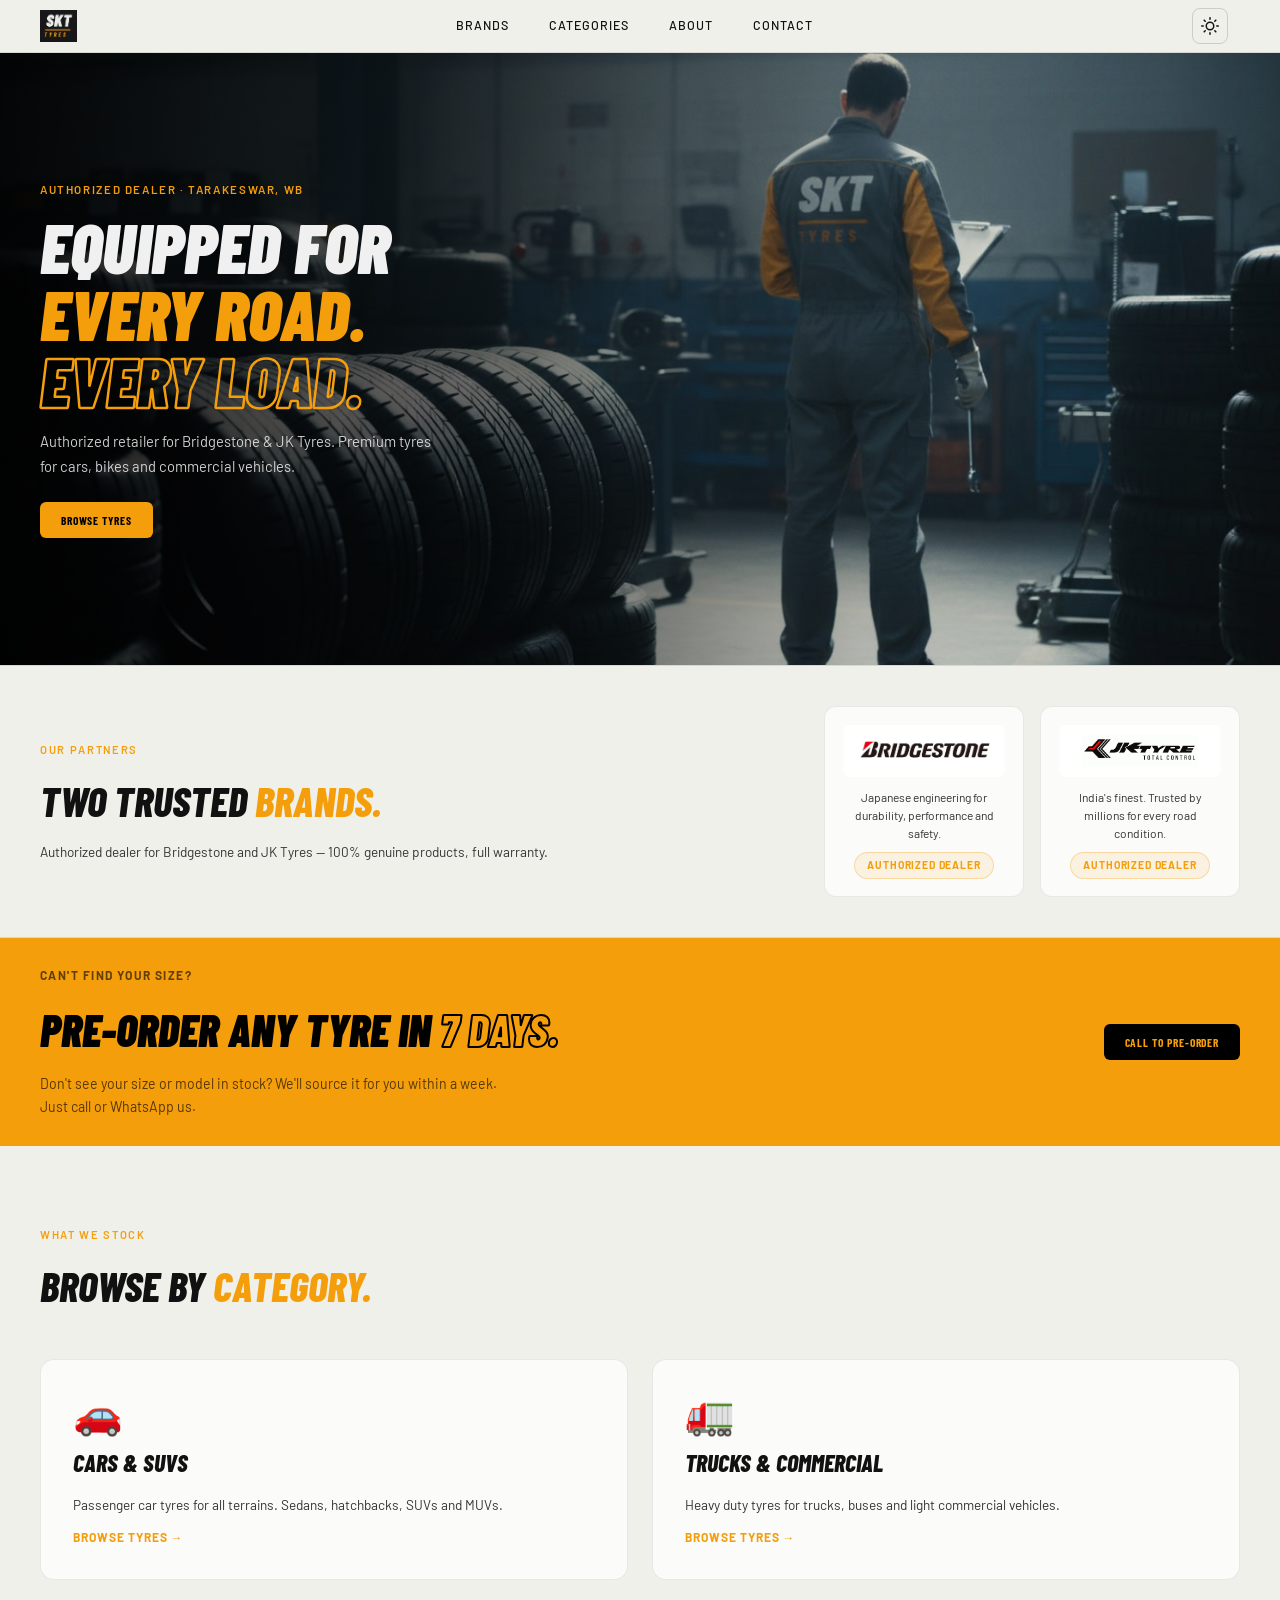
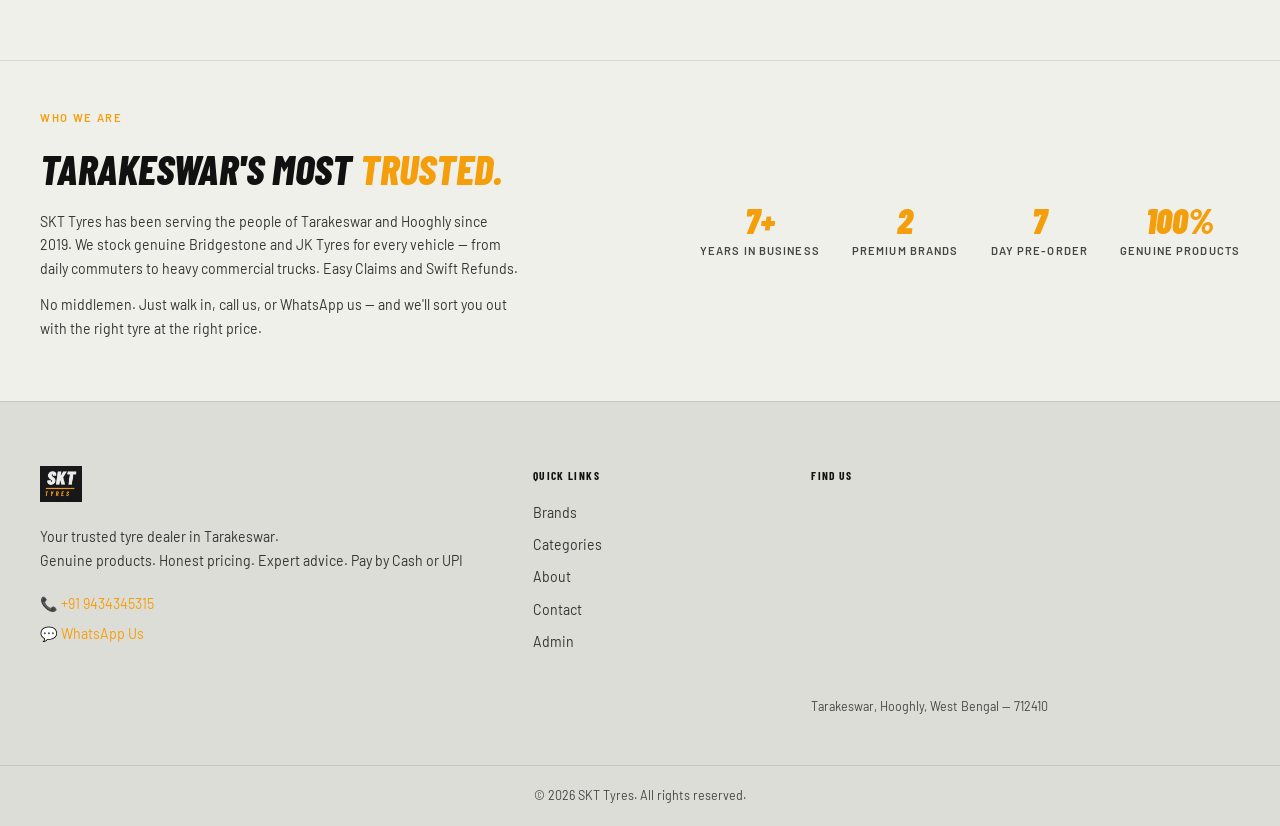
==== commit db75828d: "code review polish" ====
--- a/index.html
+++ b/index.html
@@ -4,11 +4,9 @@
     <meta charset="UTF-8">
     <meta name="viewport" content="width=device-width, initial-scale=1.0">
     <title>SKT Tyres — Shree Krishna Traders</title>
-    <meta name="description" content="Browse genuine Bridgestone and JK Tyres at SKT Tyres, Tarakeswar. Filter by brand, size and vehicle type.">
+    <meta name="description" content="SKT Tyres — Authorized Bridgestone and JK Tyre dealer in Tarakeswar, Hooghly since 2019. Genuine tyres for cars, SUVs and commercial vehicles.">
     <meta name="keywords" content="tyres, tyre shop, Bridgestone, JK Tyre, Tarakeswar, Hooghly, West Bengal, car tyres, truck tyres">
     <meta name="author" content="Shree Krishna Traders">
-
-    <!-- Open Graph  -->
     <meta property="og:title" content="SKT Tyres — Shree Krishna Traders">
     <meta property="og:description" content="Authorized Bridgestone and JK Tyre dealer in Tarakeswar, Hooghly since 2019.">
     <meta property="og:image" content="images/hero-bg.jpg">
@@ -52,10 +50,10 @@
               <line x1="18.36" y1="5.64" x2="19.78" y2="4.22"/>
             </svg>
           </button>
-              <button class="hamburger" id="hamburger">
-              <span></span>
-              <span></span>
-              <span></span>
+          <button class="hamburger" id="hamburger">
+            <span></span>
+            <span></span>
+            <span></span>
           </button>
         </div>
       </header>
@@ -117,87 +115,75 @@
             <h2 class="preorder__title">Pre-Order Any Tyre in <span class="accent">7 Days.</span></h2>
             <p class="preorder__sub">Don't see your size or model in stock? We'll source it for you within a week. Just call or WhatsApp us.</p>
           </div>
-          <a href="tel:+919434345325" class="btn btn--primary">Call to Pre-Order</a>
-        </div>
-      </section>
-
-              <!-- CATEGORIES SECTION -->
-        <section id="categories" class="categories">
-          <div class="container">
-
-            <div class="categories__header">
-              <p class="section__label">What We Stock</p>
-              <h2 class="section__title">Browse by <span class="accent">Category.</span></h2>
-            </div>
-
-            <div class="categories__cards">
-
-              <a href="listing.html?cat=cars" class="cat-card">
-                <div class="cat-card__icon">🚗</div>
-                <h3 class="cat-card__title">Cars & SUVs</h3>
-                <p class="cat-card__desc">Passenger car tyres for all terrains. Sedans, hatchbacks, SUVs and MUVs.</p>
-                <span class="cat-card__cta">Browse Tyres →</span>
-              </a>
-
-              <a href="listing.html?cat=trucks" class="cat-card">
-                <div class="cat-card__icon">🚛</div>
-                <h3 class="cat-card__title">Trucks & Commercial</h3>
-                <p class="cat-card__desc">Heavy duty tyres for trucks, buses and light commercial vehicles.</p>
-                <span class="cat-card__cta">Browse Tyres →</span>
-              </a>
-
-            </div>
-
-          </div>
-        </section>
-
-
-                <!-- ABOUT SECTION -->
-        <section id="about" class="about">
-          <div class="container about__inner">
-
-            <div class="about__text">
-              <p class="section__label">Who We Are</p>
-              <h2 class="section__title">Tarakeswar's Most <span class="accent">Trusted.</span></h2>
-              <p class="about__desc">SKT Tyres has been serving the people of Tarakeswar and Hooghly since 2019. We stock genuine Bridgestone and JK Tyres for every vehicle — from daily commuters to heavy commercial trucks. Easy Claims and Swift Refunds.</p>
-              <p class="about__desc">No middlemen. Just walk in, call us, or WhatsApp us — and we'll sort you out with the right tyre at the right price.</p>
-            </div>
-
-            <div class="about__stats">
-              <div class="stat">
-                <p class="stat__number">7+</p>
-                <p class="stat__label">Years in Business</p>
-              </div>
-              <div class="stat">
-                <p class="stat__number">2</p>
-                <p class="stat__label">Premium Brands</p>
-              </div>
-              <div class="stat">
-                <p class="stat__number">7</p>
-                <p class="stat__label">Day Pre-Order</p>
-              </div>
-              <div class="stat">
-                <p class="stat__number">100%</p>
-                <p class="stat__label">Genuine Products</p>
-              </div>
-            </div>
-
-          </div>
-        </section>
+          <a href="tel:+919434345315" class="btn btn--primary">Call to Pre-Order</a>
+        </div>
+      </section>
+
+      <!-- CATEGORIES SECTION -->
+      <section id="categories" class="categories">
+        <div class="container">
+          <div class="categories__header">
+            <p class="section__label">What We Stock</p>
+            <h2 class="section__title">Browse by <span class="accent">Category.</span></h2>
+          </div>
+          <div class="categories__cards">
+            <a href="listing.html?cat=cars" class="cat-card">
+              <div class="cat-card__icon">🚗</div>
+              <h3 class="cat-card__title">Cars & SUVs</h3>
+              <p class="cat-card__desc">Passenger car tyres for all terrains. Sedans, hatchbacks, SUVs and MUVs.</p>
+              <span class="cat-card__cta">Browse Tyres →</span>
+            </a>
+            <a href="listing.html?cat=trucks" class="cat-card">
+              <div class="cat-card__icon">🚛</div>
+              <h3 class="cat-card__title">Trucks & Commercial</h3>
+              <p class="cat-card__desc">Heavy duty tyres for trucks, buses and light commercial vehicles.</p>
+              <span class="cat-card__cta">Browse Tyres →</span>
+            </a>
+          </div>
+        </div>
+      </section>
+
+      <!-- ABOUT SECTION -->
+      <section id="about" class="about">
+        <div class="container about__inner">
+          <div class="about__text">
+            <p class="section__label">Who We Are</p>
+            <h2 class="section__title">Tarakeswar's Most <span class="accent">Trusted.</span></h2>
+            <p class="about__desc">SKT Tyres has been serving the people of Tarakeswar and Hooghly since 2019. We stock genuine Bridgestone and JK Tyres for every vehicle — from daily commuters to heavy commercial trucks. Easy Claims and Swift Refunds.</p>
+            <p class="about__desc">No middlemen. Just walk in, call us, or WhatsApp us — and we'll sort you out with the right tyre at the right price.</p>
+          </div>
+          <div class="about__stats">
+            <div class="stat">
+              <p class="stat__number">7+</p>
+              <p class="stat__label">Years in Business</p>
+            </div>
+            <div class="stat">
+              <p class="stat__number">2</p>
+              <p class="stat__label">Premium Brands</p>
+            </div>
+            <div class="stat">
+              <p class="stat__number">7</p>
+              <p class="stat__label">Day Pre-Order</p>
+            </div>
+            <div class="stat">
+              <p class="stat__number">100%</p>
+              <p class="stat__label">Genuine Products</p>
+            </div>
+          </div>
+        </div>
+      </section>
 
       <!-- FOOTER -->
       <footer class="footer" id="contact">
         <div class="container footer__inner">
-
           <div class="footer__brand">
             <img src="images/SKT_logo.png" alt="SKT Tyres" height="36">
             <p class="footer__tagline">Your trusted tyre dealer in Tarakeswar.<br>Genuine products. Honest pricing. Expert advice. Pay by Cash or UPI</p>
             <div class="footer__contact">
-              <a href="tel:+919434345325">📞 +91 9434345325</a>
+              <a href="tel:+919434345315">📞 +91 9434345315</a>
               <a href="https://wa.me/919434345315" target="_blank">💬 WhatsApp Us</a>
             </div>
           </div>
-
           <div class="footer__links">
             <p class="footer__heading">Quick Links</p>
             <a href="#brands">Brands</a>
@@ -206,28 +192,27 @@
             <a href="#contact">Contact</a>
             <a href="admin.html">Admin</a>
           </div>
-
           <div class="footer__map">
             <p class="footer__heading">Find Us</p>
             <iframe
-              src="https://www.google.com/maps/embed?pb=!1m14!1m8!1m3!1d774.9463098604812!2d88.01076324618157!3d22.8821894700311!3m2!1i1024!2i768!4f13.1!3m3!1m2!1s0x39f86fb4eb3c1081%3A0x3c2cd82b91d6679c!2sSKT%20tyres.!5e0!3m2!1sen!2sus!4v1774697878118!5m2!1sen!2sus"  style="border:0;" allowfullscreen="" loading="lazy" referrerpolicy="no-referrer-when-downgrade"
+              src="https://www.google.com/maps/embed?pb=!1m14!1m8!1m3!1d774.9463098604812!2d88.01076324618157!3d22.8821894700311!3m2!1i1024!2i768!4f13.1!3m3!1m2!1s0x39f86fb4eb3c1081%3A0x3c2cd82b91d6679c!2sSKT%20tyres.!5e0!3m2!1sen!2sus!4v1774697878118!5m2!1sen!2sus"
               width="100%" height="180"
               style="border:0; border-radius:10px;"
-              allowfullscreen="" loading="lazy">
+              allowfullscreen="" loading="lazy"
+              referrerpolicy="no-referrer-when-downgrade">
             </iframe>
             <p class="footer__address">Tarakeswar, Hooghly, West Bengal — 712410</p>
           </div>
-
         </div>
         <div class="footer__bottom">
           <div class="container">
-            <p>© 2026 Sanat Kumar Samanta. All rights reserved.</p>
+            <p>© 2026 SKT Tyres. All rights reserved.</p>
           </div>
         </div>
       </footer>
 
-    </div><!-- end page-wrapper -->
+    </div>
 
     <script src="script.js"></script>
   </body>
-</html>
+</html>
--- a/style.css
+++ b/style.css
@@ -227,7 +227,6 @@
   background: rgba(18, 18, 20, 0.92);
   backdrop-filter: blur(16px);
   border-bottom: 1px solid var(--color-border);
-  position: relative; 
 }
 
 .navbar .container {
@@ -1181,4 +1180,37 @@
 .btn--danger:hover {
   background: rgba(239, 68, 68, 0.1);
   transform: none;
+}
+
+.stock-controls {
+  display: flex;
+  align-items: center;
+  gap: 0.5rem;
+}
+
+.stock-btn {
+  background: var(--color-bg);
+  border: 1px solid var(--color-border);
+  color: var(--color-white);
+  width: 28px;
+  height: 28px;
+  border-radius: 6px;
+  cursor: pointer;
+  font-size: 1rem;
+  display: flex;
+  align-items: center;
+  justify-content: center;
+}
+
+.stock-btn:hover {
+  border-color: var(--color-amber);
+}
+
+.stock-count {
+  font-family: var(--font-display);
+  font-weight: 700;
+  font-size: 1rem;
+  color: var(--color-white);
+  min-width: 24px;
+  text-align: center;
 }
